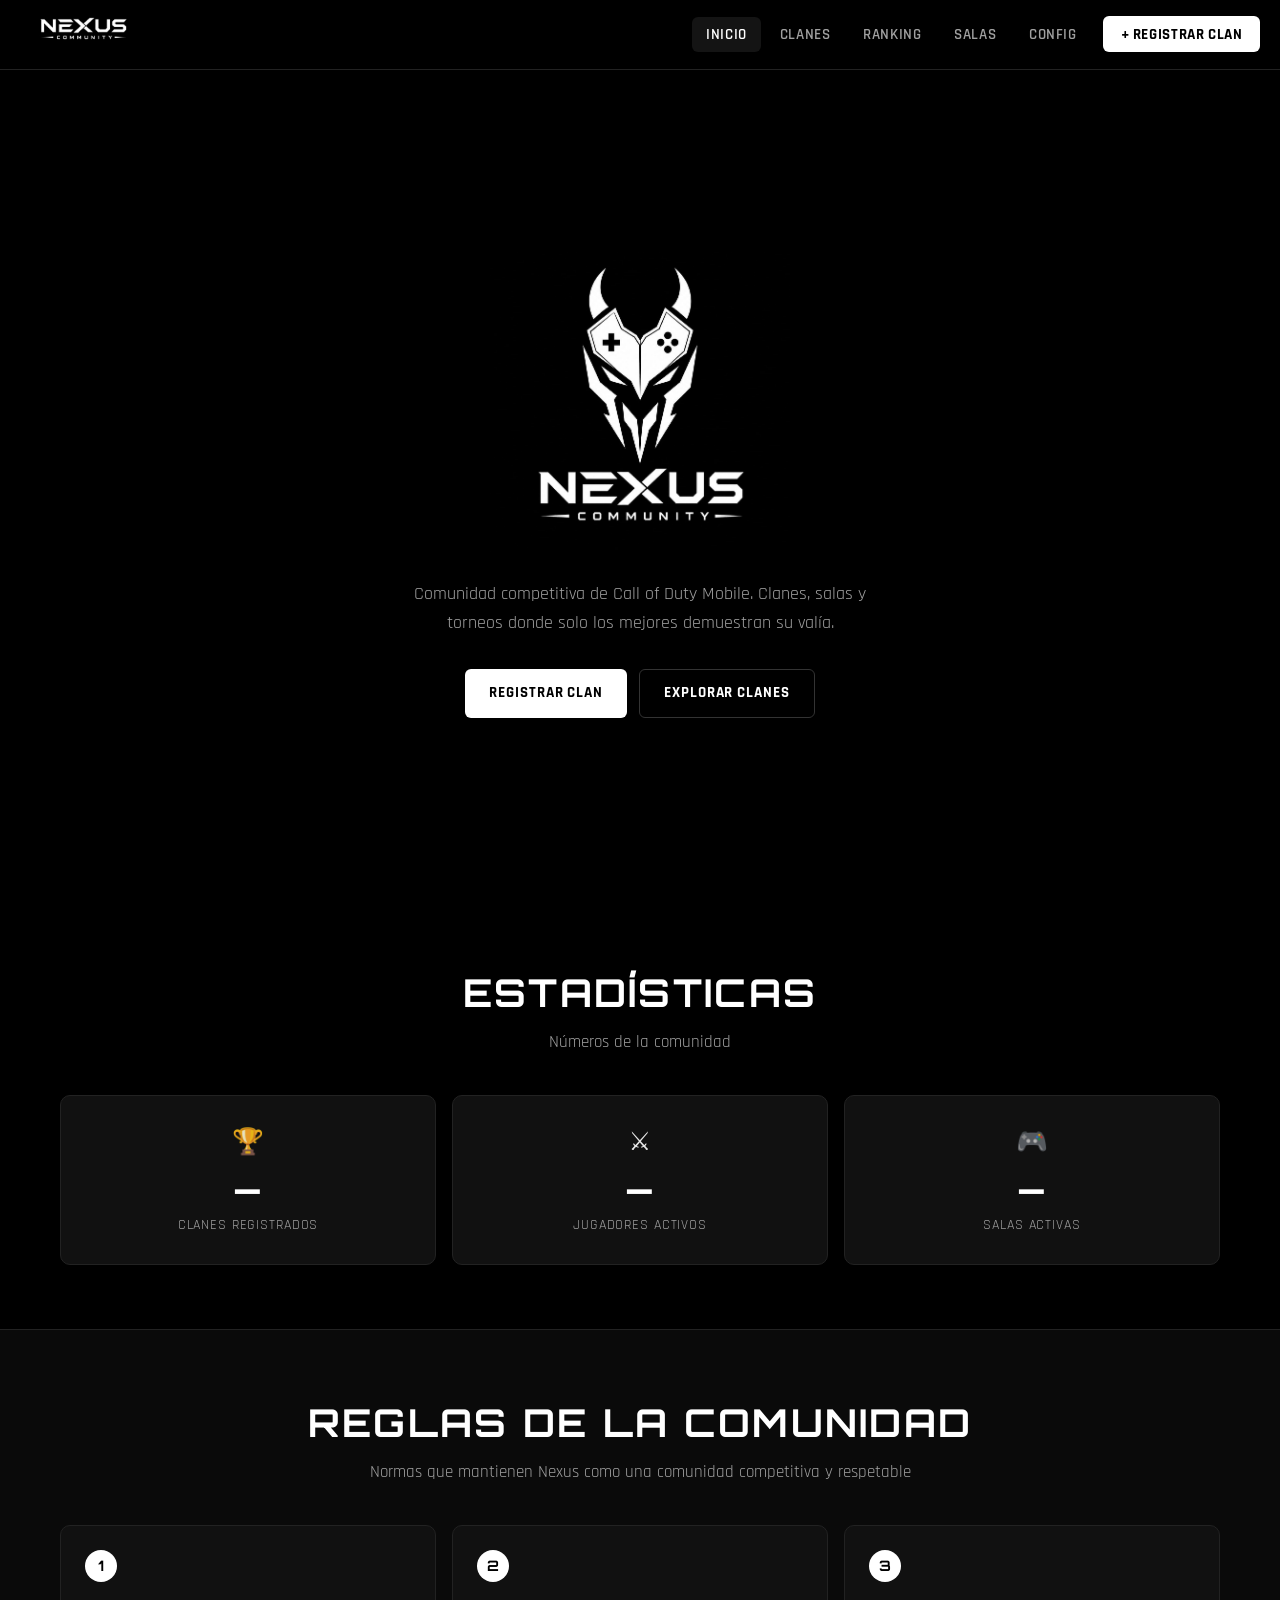
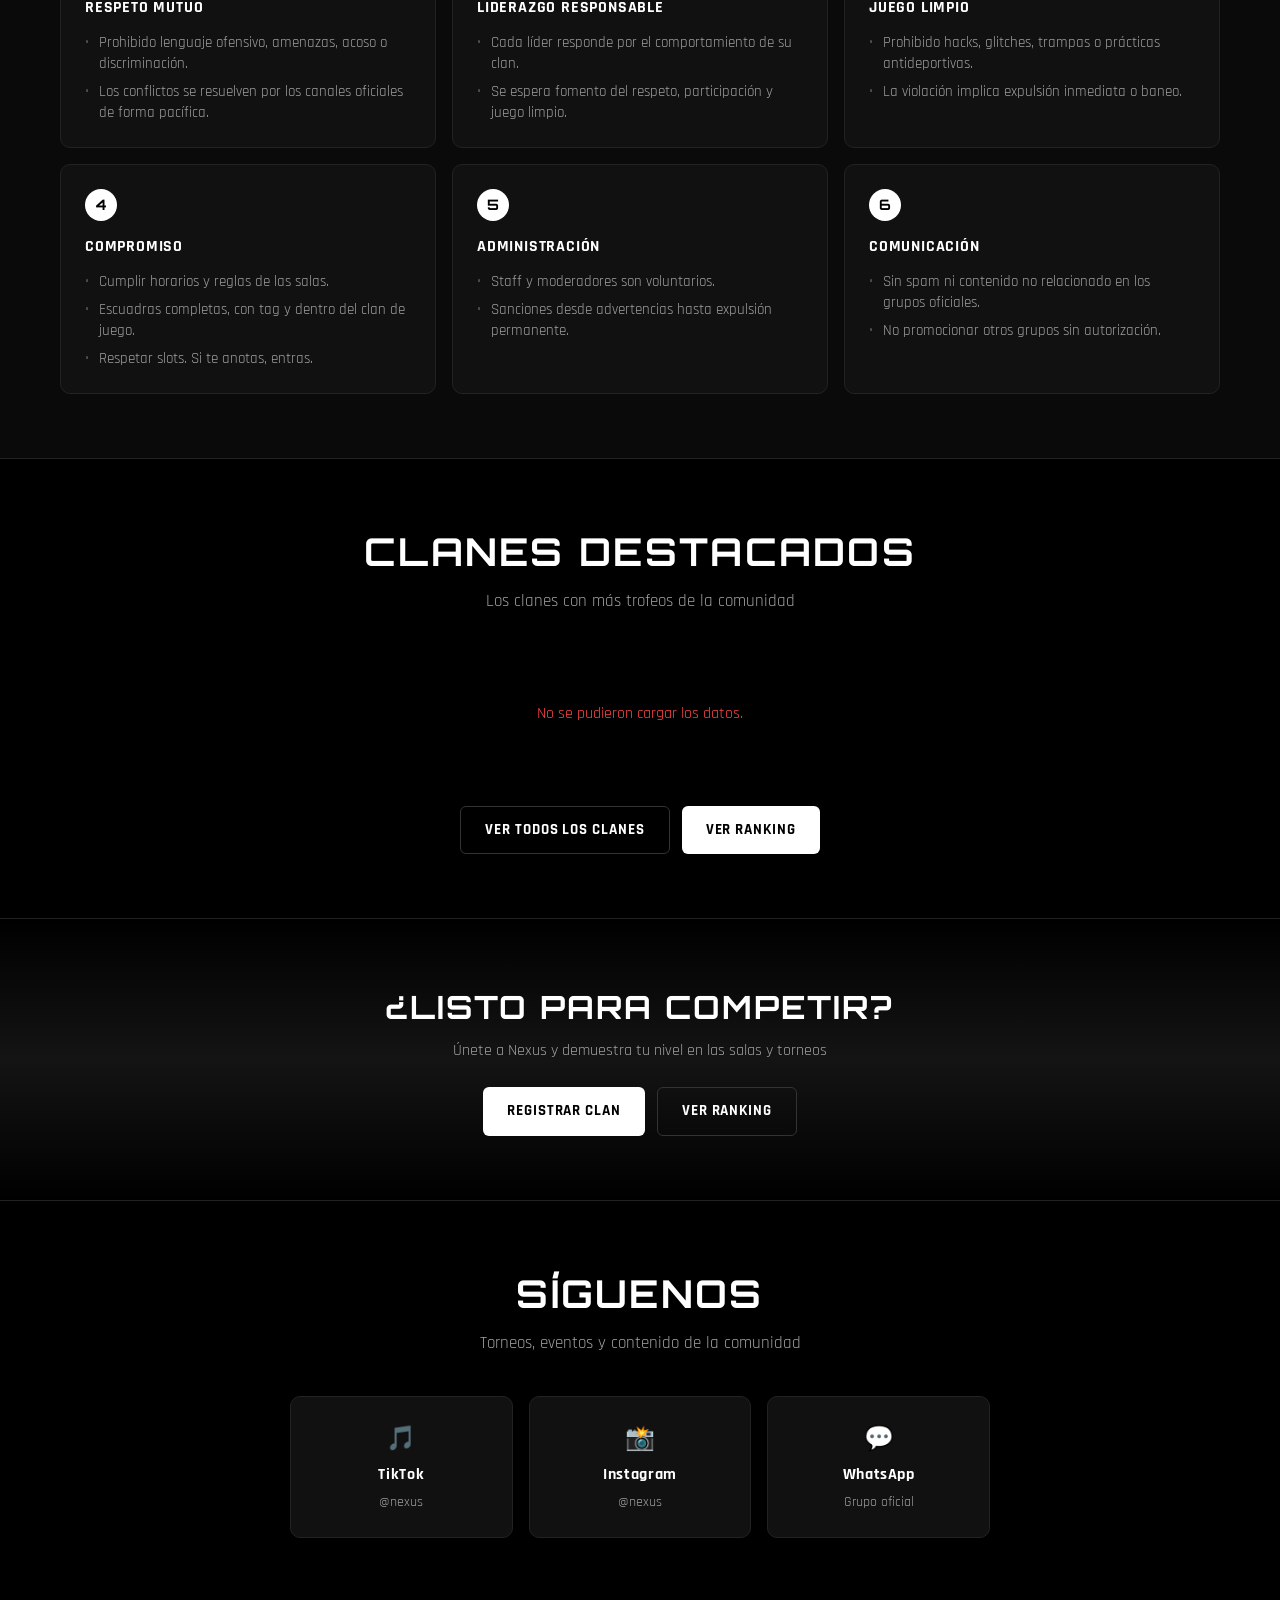
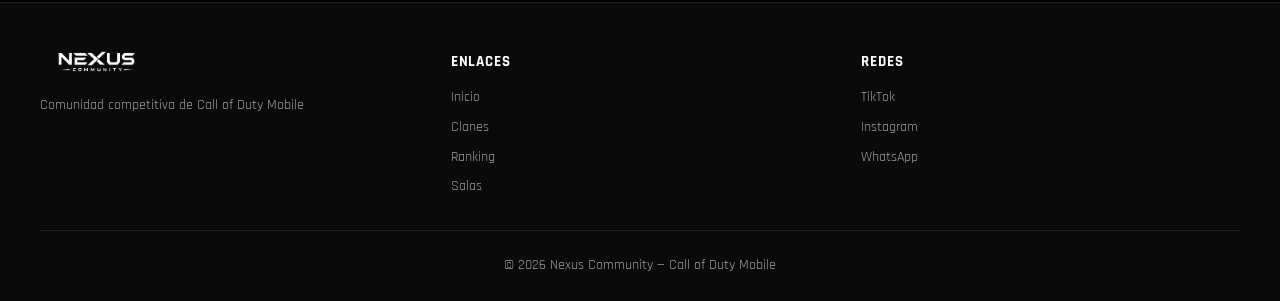
==== index.html @ 72a975ed "Add files via upload" ====
<!DOCTYPE html>
<html lang="es">
<head>
    <meta charset="UTF-8">
    <meta name="viewport" content="width=device-width, initial-scale=1.0">
    <title>Nexus Community — Call of Duty Mobile</title>

    <!-- Open Graph -->
    <meta property="og:title" content="Nexus Community — Call of Duty Mobile" />
    <meta property="og:description" content="Comunidad competitiva de Call of Duty Mobile. Clanes, salas, torneos y ranking." />
    <meta property="og:image" content="logo/logo.png" />
    <meta property="og:type" content="website" />
    <meta property="og:site_name" content="Nexus Community" />

    <!-- Twitter -->
    <meta name="twitter:card" content="summary_large_image" />
    <meta name="twitter:title" content="Nexus Community — CoD Mobile" />
    <meta name="twitter:description" content="Únete a la comunidad. Clanes, salas y torneos." />

    <!-- SEO -->
    <meta name="description" content="Nexus Community — Comunidad competitiva de Call of Duty Mobile. Clanes, salas de juego, torneos y ranking." />
    <meta name="keywords" content="Call of Duty Mobile, comunidad, clanes, salas, torneos, ranking, Nexus" />
    <meta name="author" content="Nexus Community" />

    <link rel="icon" type="image/png" href="logo/logo.png">
    <link rel="stylesheet" href="https://fonts.googleapis.com/css2?family=Orbitron:wght@600;700;900&family=Rajdhani:wght@400;600;700&display=swap">
    <link rel="stylesheet" href="css/styles.css">
</head>
<body>

    <!-- Navbar se inyecta desde js/navbar.js -->
    <div id="navbar"></div>

    <main>
        <!-- HERO -->
        <section class="hero">
            <div class="hero-inner">
                <img src="logo/logo.png" alt="Nexus Community" class="hero-logo" onerror="this.style.display='none'">
                <p class="hero-desc">Comunidad competitiva de Call of Duty Mobile. Clanes, salas y torneos donde solo los mejores demuestran su valía.</p>
                <div class="hero-actions">
                    <a href="https://forms.gle/PLACEHOLDER" target="_blank" rel="noopener" class="btn btn-primary">Registrar Clan</a>
                    <a href="clanes.html" class="btn btn-secondary">Explorar Clanes</a>
                </div>
            </div>
        </section>

        <!-- STATS -->
        <section class="section">
            <div class="container">
                <h2 class="section-title">Estadísticas</h2>
                <p class="section-subtitle">Números de la comunidad</p>
                <div class="stats-grid">
                    <div class="stat-card">
                        <div class="stat-icon">🏆</div>
                        <div class="stat-number" id="statClanes">—</div>
                        <div class="stat-label">Clanes Registrados</div>
                    </div>
                    <div class="stat-card">
                        <div class="stat-icon">⚔️</div>
                        <div class="stat-number" id="statJugadores">—</div>
                        <div class="stat-label">Jugadores Activos</div>
                    </div>
                    <div class="stat-card">
                        <div class="stat-icon">🎮</div>
                        <div class="stat-number" id="statSalas">—</div>
                        <div class="stat-label">Salas Activas</div>
                    </div>
                </div>
            </div>
        </section>

        <!-- REGLAS -->
        <section class="section" style="background: var(--bg-elevated); border-top: 1px solid var(--border); border-bottom: 1px solid var(--border);">
            <div class="container">
                <h2 class="section-title">Reglas de la Comunidad</h2>
                <p class="section-subtitle">Normas que mantienen Nexus como una comunidad competitiva y respetable</p>
                <div class="rules-grid">
                    <div class="rule-card">
                        <div class="rule-num">1</div>
                        <h3>Respeto Mutuo</h3>
                        <ul>
                            <li>Prohibido lenguaje ofensivo, amenazas, acoso o discriminación.</li>
                            <li>Los conflictos se resuelven por los canales oficiales de forma pacífica.</li>
                        </ul>
                    </div>
                    <div class="rule-card">
                        <div class="rule-num">2</div>
                        <h3>Liderazgo Responsable</h3>
                        <ul>
                            <li>Cada líder responde por el comportamiento de su clan.</li>
                            <li>Se espera fomento del respeto, participación y juego limpio.</li>
                        </ul>
                    </div>
                    <div class="rule-card">
                        <div class="rule-num">3</div>
                        <h3>Juego Limpio</h3>
                        <ul>
                            <li>Prohibido hacks, glitches, trampas o prácticas antideportivas.</li>
                            <li>La violación implica expulsión inmediata o baneo.</li>
                        </ul>
                    </div>
                    <div class="rule-card">
                        <div class="rule-num">4</div>
                        <h3>Compromiso</h3>
                        <ul>
                            <li>Cumplir horarios y reglas de las salas.</li>
                            <li>Escuadras completas, con tag y dentro del clan de juego.</li>
                            <li>Respetar slots. Si te anotas, entras.</li>
                        </ul>
                    </div>
                    <div class="rule-card">
                        <div class="rule-num">5</div>
                        <h3>Administración</h3>
                        <ul>
                            <li>Staff y moderadores son voluntarios.</li>
                            <li>Sanciones desde advertencias hasta expulsión permanente.</li>
                        </ul>
                    </div>
                    <div class="rule-card">
                        <div class="rule-num">6</div>
                        <h3>Comunicación</h3>
                        <ul>
                            <li>Sin spam ni contenido no relacionado en los grupos oficiales.</li>
                            <li>No promocionar otros grupos sin autorización.</li>
                        </ul>
                    </div>
                </div>
            </div>
        </section>

        <!-- CLANES DESTACADOS -->
        <section class="section">
            <div class="container">
                <h2 class="section-title">Clanes Destacados</h2>
                <p class="section-subtitle" id="contadorClanes">Los clanes con más trofeos de la comunidad</p>
                <div class="clanes-grid" id="clanesDestacados">
                    <div class="mensaje-cargando">Cargando clanes...</div>
                </div>
                <div class="actions-row">
                    <a href="clanes.html" class="btn btn-secondary">Ver todos los clanes</a>
                    <a href="ranking.html" class="btn btn-primary">Ver ranking</a>
                </div>
            </div>
        </section>

        <!-- CTA -->
        <section class="cta-block">
            <h2>¿Listo para competir?</h2>
            <p>Únete a Nexus y demuestra tu nivel en las salas y torneos</p>
            <div class="hero-actions">
                <a href="https://forms.gle/PLACEHOLDER" target="_blank" rel="noopener" class="btn btn-primary">Registrar Clan</a>
                <a href="ranking.html" class="btn btn-secondary">Ver Ranking</a>
            </div>
        </section>

        <!-- REDES -->
        <section class="section">
            <div class="container">
                <h2 class="section-title">Síguenos</h2>
                <p class="section-subtitle">Torneos, eventos y contenido de la comunidad</p>
                <div class="social-grid">
                    <a href="#" target="_blank" rel="noopener" class="social-card">
                        <div class="social-icon">🎵</div>
                        <div class="social-name">TikTok</div>
                        <div class="social-handle">@nexus</div>
                    </a>
                    <a href="#" target="_blank" rel="noopener" class="social-card">
                        <div class="social-icon">📸</div>
                        <div class="social-name">Instagram</div>
                        <div class="social-handle">@nexus</div>
                    </a>
                    <a href="#" target="_blank" rel="noopener" class="social-card">
                        <div class="social-icon">💬</div>
                        <div class="social-name">WhatsApp</div>
                        <div class="social-handle">Grupo oficial</div>
                    </a>
                </div>
            </div>
        </section>
    </main>

    <!-- FOOTER -->
    <footer class="nx-footer">
        <div class="nx-footer-inner">
            <div class="nx-footer-brand">
                <img src="logo/wordmark-mono.jpg" alt="Nexus Community" class="nx-wordmark" data-nexus-logo="wordmark">
                <p>Comunidad competitiva de Call of Duty Mobile</p>
            </div>
            <div>
                <h3>Enlaces</h3>
                <ul>
                    <li><a href="index.html">Inicio</a></li>
                    <li><a href="clanes.html">Clanes</a></li>
                    <li><a href="ranking.html">Ranking</a></li>
                    <li><a href="salas.html">Salas</a></li>
                </ul>
            </div>
            <div>
                <h3>Redes</h3>
                <ul>
                    <li><a href="#" target="_blank" rel="noopener">TikTok</a></li>
                    <li><a href="#" target="_blank" rel="noopener">Instagram</a></li>
                    <li><a href="#" target="_blank" rel="noopener">WhatsApp</a></li>
                </ul>
            </div>
        </div>
        <div class="nx-footer-bottom">
            <p>© 2026 Nexus Community — Call of Duty Mobile</p>
        </div>
    </footer>

    <script src="js/config-global.js"></script>
    <script src="js/theme.js"></script>
    <script src="js/navbar.js"></script>
    <script src="js/index.js"></script>
</body>
</html>
---- css/styles.css ----
/* =====================================================
   NEXUS COMMUNITY — Estilos base
   Colores: Negro + Blanco (según logo)
   ===================================================== */

:root {
    --bg:            #000000;
    --bg-elevated:   #0a0a0a;
    --bg-card:       #111111;
    --bg-card-hover: #161616;
    --border:        #222222;
    --border-light:  #333333;
    --text:          #ffffff;
    --text-muted:    #a0a0a0;
    --text-dim:      #666666;
    --accent:        #ffffff;
    --accent-soft:   rgba(255, 255, 255, 0.08);
    --accent-glow:   rgba(255, 255, 255, 0.15);
    --danger:        #ff4444;
    --success:       #44ff88;
    --gold:          #ffd700;
    --silver:        #c0c0c0;
    --bronze:        #cd7f32;

    --font-display:  'Orbitron', 'Bebas Neue', system-ui, sans-serif;
    --font-body:     'Rajdhani', system-ui, sans-serif;
    --font-ui:       'Rajdhani', system-ui, sans-serif;

    --nav-height:    70px;
    --radius:        10px;
    --radius-sm:     6px;
    --shadow:        0 8px 32px rgba(0, 0, 0, 0.5);
    --transition:    0.2s ease;
}

/* Reset */
*, *::before, *::after {
    box-sizing: border-box;
    margin: 0;
    padding: 0;
}

html {
    scroll-behavior: smooth;
}

body {
    font-family: var(--font-body);
    background: var(--bg);
    color: var(--text);
    line-height: 1.5;
    min-height: 100vh;
    overflow-x: hidden;
    -webkit-font-smoothing: antialiased;
}

img {
    max-width: 100%;
    display: block;
}

a {
    color: inherit;
    text-decoration: none;
}

ul {
    list-style: none;
}

button {
    font-family: inherit;
    cursor: pointer;
    border: none;
    background: none;
}

/* =====================================================
   NAVBAR (compartido)
   ===================================================== */

.nx-nav {
    position: fixed;
    top: 0;
    left: 0;
    right: 0;
    height: var(--nav-height);
    background: rgba(0, 0, 0, 0.92);
    backdrop-filter: blur(12px);
    border-bottom: 1px solid var(--border);
    z-index: 1000;
}

.nx-nav-inner {
    max-width: 1280px;
    margin: 0 auto;
    height: 100%;
    padding: 0 1.25rem;
    display: flex;
    align-items: center;
    justify-content: space-between;
    gap: 1.5rem;
}

.nx-logo {
    display: flex;
    align-items: center;
    gap: 0.75rem;
    font-family: var(--font-display);
    font-weight: 700;
    font-size: 1.15rem;
    letter-spacing: 0.08em;
    text-transform: uppercase;
    color: var(--text);
    flex-shrink: 0;
}

.nx-logo img {
    width: 42px;
    height: 42px;
    object-fit: contain;
}

.nx-nav-links {
    display: flex;
    align-items: center;
    gap: 0.25rem;
}

.nx-nav-links a {
    padding: 0.5rem 0.9rem;
    font-family: var(--font-ui);
    font-weight: 600;
    font-size: 0.95rem;
    letter-spacing: 0.04em;
    text-transform: uppercase;
    color: var(--text-muted);
    border-radius: var(--radius-sm);
    transition: color var(--transition), background var(--transition);
}

.nx-nav-links a:hover,
.nx-nav-links a.active {
    color: var(--text);
    background: var(--accent-soft);
}

.nx-nav-links .nx-cta {
    margin-left: 0.5rem;
    padding: 0.55rem 1.1rem;
    background: var(--text);
    color: var(--bg) !important;
    font-weight: 700;
    border-radius: var(--radius-sm);
}

.nx-nav-links .nx-cta:hover {
    background: #e8e8e8;
    color: var(--bg) !important;
}

/* Hamburger */
.nx-nav-backdrop {
    display: none;
}

.nx-hamburger {
    display: none;
    flex-direction: column;
    justify-content: center;
    gap: 5px;
    width: 40px;
    height: 40px;
    padding: 8px;
    border-radius: var(--radius-sm);
}

.nx-hamburger span {
    display: block;
    height: 2px;
    background: var(--text);
    border-radius: 1px;
    transition: transform 0.25s ease, opacity 0.25s ease;
}

.nx-hamburger.active span:nth-child(1) {
    transform: translateY(7px) rotate(45deg);
}
.nx-hamburger.active span:nth-child(2) {
    opacity: 0;
}
.nx-hamburger.active span:nth-child(3) {
    transform: translateY(-7px) rotate(-45deg);
}

/* Mobile nav */
@media (max-width: 860px) {
    .nx-hamburger {
        display: flex;
    }

    .nx-nav-links {
        position: fixed;
        top: calc(var(--nav-height) + 0.6rem);
        left: 0.75rem;
        right: 0.75rem;
        background: var(--bg-elevated);
        border: 1px solid var(--border);
        border-radius: var(--radius);
        box-shadow: var(--shadow);
        flex-direction: column;
        align-items: stretch;
        padding: 0.5rem;
        gap: 0.15rem;
        transform: translateY(-12px);
        opacity: 0;
        pointer-events: none;
        transition: transform 0.25s ease, opacity 0.25s ease;
    }

    .nx-nav-links.active {
        transform: translateY(0);
        opacity: 1;
        pointer-events: auto;
    }

    .nx-nav-links a {
        display: block;
        width: 100%;
        padding: 0.9rem 1rem;
        font-size: 1rem;
    }

    .nx-nav-links .nx-cta {
        margin: 0.4rem 0 0;
        padding: 0.9rem 1rem;
        text-align: center;
        border-top: 1px solid var(--border);
        border-radius: var(--radius-sm);
    }

    .nx-nav-backdrop {
        display: block;
        position: fixed;
        inset: var(--nav-height) 0 0 0;
        background: rgba(0, 0, 0, 0.5);
        z-index: 900;
        opacity: 0;
        pointer-events: none;
        transition: opacity 0.25s ease;
    }

    .nx-nav-backdrop.active {
        opacity: 1;
        pointer-events: auto;
    }
}

/* =====================================================
   LAYOUT
   ===================================================== */

main {
    padding-top: var(--nav-height);
    min-height: 100vh;
}

.container {
    max-width: 1200px;
    margin: 0 auto;
    padding: 0 1.25rem;
}

.section {
    padding: 4rem 0;
}

.section-title {
    font-family: var(--font-display);
    font-size: clamp(1.6rem, 4vw, 2.4rem);
    font-weight: 700;
    letter-spacing: 0.06em;
    text-transform: uppercase;
    text-align: center;
    margin-bottom: 0.5rem;
}

.section-subtitle {
    text-align: center;
    color: var(--text-muted);
    font-size: 1.05rem;
    margin-bottom: 2.5rem;
    max-width: 560px;
    margin-left: auto;
    margin-right: auto;
}

/* =====================================================
   HERO
   ===================================================== */

.hero {
    position: relative;
    min-height: calc(100vh - var(--nav-height));
    display: flex;
    align-items: center;
    justify-content: center;
    text-align: center;
    padding: 3rem 1.25rem;
    overflow: hidden;
}

.hero-inner {
    position: relative;
    z-index: 1;
    max-width: 720px;
}

.hero-logo {
    width: min(300px, 72vw);
    height: auto;
    margin: 0 auto 1.75rem;
    object-fit: contain;
    object-position: center;
    background: transparent !important;
    border: none !important;
    box-shadow: none !important;
    border-radius: 0 !important;
    filter: none;
    mix-blend-mode: normal;
    display: block;
    overflow: visible;
}

/* Negro: logo blanco — el negro del PNG se funde con el fondo */
html[data-theme="mono"] .hero-logo,
html[data-theme="mono"] .logo-blend {
    mix-blend-mode: screen;
}

/* Blanco: logo negro transparente (sin cuadro blanco) */
html[data-theme="light"] .hero-logo {
    mix-blend-mode: multiply;
    filter: none;
}

/* Azul: el negro del PNG se funde con el fondo azul oscuro */
html[data-theme="azure"] .hero-logo {
    mix-blend-mode: normal;
    filter: none;
    border-radius: 0 !important;
}

html[data-theme="azure"] .nx-logo img {
    mix-blend-mode: normal;
}

html[data-theme="light"] .nx-logo img {
    mix-blend-mode: multiply;
}

html[data-theme="mono"] .nx-logo img {
    mix-blend-mode: screen;
}

.hero-desc {
    font-size: 1.1rem;
    color: var(--text-muted);
    max-width: 480px;
    margin: 0 auto 2rem;
    line-height: 1.6;
}

.hero-actions {
    display: flex;
    flex-wrap: wrap;
    gap: 0.75rem;
    justify-content: center;
}

/* =====================================================
   BUTTONS
   ===================================================== */

.btn {
    display: inline-flex;
    align-items: center;
    justify-content: center;
    gap: 0.4rem;
    padding: 0.75rem 1.5rem;
    font-family: var(--font-ui);
    font-weight: 700;
    font-size: 0.95rem;
    letter-spacing: 0.06em;
    text-transform: uppercase;
    border-radius: var(--radius-sm);
    transition: background var(--transition), color var(--transition), border-color var(--transition), transform var(--transition);
}

.btn:active {
    transform: scale(0.98);
}

.btn-primary {
    background: var(--text);
    color: var(--bg);
}

.btn-primary:hover {
    background: #e0e0e0;
}

.btn-secondary {
    background: transparent;
    color: var(--text);
    border: 1px solid var(--border-light);
}

.btn-secondary:hover {
    border-color: var(--text);
    background: var(--accent-soft);
}

/* =====================================================
   STATS
   ===================================================== */

.stats-grid {
    display: grid;
    grid-template-columns: repeat(3, 1fr);
    gap: 1rem;
}

@media (max-width: 640px) {
    .stats-grid {
        grid-template-columns: 1fr;
    }
}

.stat-card {
    background: var(--bg-card);
    border: 1px solid var(--border);
    border-radius: var(--radius);
    padding: 1.75rem 1.25rem;
    text-align: center;
    transition: border-color var(--transition), background var(--transition);
}

.stat-card:hover {
    border-color: var(--border-light);
    background: var(--bg-card-hover);
}

.stat-icon {
    font-size: 1.6rem;
    margin-bottom: 0.5rem;
    opacity: 0.9;
}

.stat-number {
    font-family: var(--font-display);
    font-size: 2.2rem;
    font-weight: 700;
    letter-spacing: 0.04em;
    line-height: 1.1;
}

.stat-label {
    margin-top: 0.35rem;
    font-size: 0.9rem;
    color: var(--text-muted);
    text-transform: uppercase;
    letter-spacing: 0.06em;
}

/* =====================================================
   REGLAS / CARDS
   ===================================================== */

.rules-grid {
    display: grid;
    grid-template-columns: repeat(auto-fill, minmax(280px, 1fr));
    gap: 1rem;
}

.rule-card {
    background: var(--bg-card);
    border: 1px solid var(--border);
    border-radius: var(--radius);
    padding: 1.5rem;
    transition: border-color var(--transition);
}

.rule-card:hover {
    border-color: var(--border-light);
}

.rule-num {
    display: inline-flex;
    align-items: center;
    justify-content: center;
    width: 32px;
    height: 32px;
    background: var(--text);
    color: var(--bg);
    font-family: var(--font-display);
    font-weight: 700;
    font-size: 0.9rem;
    border-radius: 50%;
    margin-bottom: 0.85rem;
}

.rule-card h3 {
    font-family: var(--font-ui);
    font-size: 1rem;
    font-weight: 700;
    letter-spacing: 0.05em;
    text-transform: uppercase;
    margin-bottom: 0.75rem;
}

.rule-card ul {
    display: flex;
    flex-direction: column;
    gap: 0.4rem;
}

.rule-card li {
    position: relative;
    padding-left: 0.9rem;
    font-size: 0.92rem;
    color: var(--text-muted);
    line-height: 1.45;
}

.rule-card li::before {
    content: '•';
    position: absolute;
    left: 0;
    color: var(--text-dim);
}

/* =====================================================
   CLANES DESTACADOS
   ===================================================== */

.clanes-grid {
    display: grid;
    grid-template-columns: repeat(auto-fill, minmax(260px, 1fr));
    gap: 1.25rem;
}

.clan-card {
    position: relative;
    background: var(--bg-card);
    border: 1px solid var(--border);
    border-radius: var(--radius);
    padding: 1.5rem 1.25rem;
    text-align: center;
    transition: border-color var(--transition), transform var(--transition);
}

.clan-card:hover {
    border-color: var(--border-light);
    transform: translateY(-2px);
}

.clan-card.leader {
    border-color: rgba(255, 215, 0, 0.35);
    box-shadow: 0 0 24px rgba(255, 215, 0, 0.08);
}

.clan-rank {
    position: absolute;
    top: 12px;
    left: 12px;
    font-family: var(--font-display);
    font-size: 0.8rem;
    font-weight: 700;
    padding: 0.2rem 0.5rem;
    border-radius: 4px;
    background: var(--bg);
    border: 1px solid var(--border);
}

.clan-rank.gold   { color: var(--gold); border-color: rgba(255,215,0,0.4); }
.clan-rank.silver { color: var(--silver); }
.clan-rank.bronze { color: var(--bronze); }

.clan-logo {
    width: 72px;
    height: 72px;
    margin: 0.5rem auto 0.85rem;
    border-radius: 12px;
    object-fit: cover;
    border: 1px solid var(--border);
    background: var(--bg);
}

.clan-name {
    font-family: var(--font-ui);
    font-weight: 700;
    font-size: 1.1rem;
    letter-spacing: 0.03em;
    margin-bottom: 0.15rem;
}

.clan-tag {
    font-size: 0.85rem;
    color: var(--text-muted);
    margin-bottom: 1rem;
}

.clan-stats {
    display: flex;
    justify-content: center;
    gap: 1rem;
    flex-wrap: wrap;
    font-size: 0.85rem;
}

.clan-stat-value {
    font-weight: 700;
}

.clan-stat-label {
    color: var(--text-dim);
    font-size: 0.75rem;
    text-transform: uppercase;
    letter-spacing: 0.04em;
}

.mensaje-cargando,
.error-message {
    text-align: center;
    padding: 3rem 1rem;
    color: var(--text-muted);
    grid-column: 1 / -1;
}

.error-message {
    color: var(--danger);
}

/* =====================================================
   CTA / SOCIAL / FOOTER
   ===================================================== */

.cta-block {
    text-align: center;
    padding: 4rem 1.25rem;
    background: linear-gradient(180deg, transparent, var(--accent-soft) 50%, transparent);
    border-top: 1px solid var(--border);
    border-bottom: 1px solid var(--border);
}

.cta-block h2 {
    font-family: var(--font-display);
    font-size: clamp(1.5rem, 4vw, 2rem);
    letter-spacing: 0.06em;
    text-transform: uppercase;
    margin-bottom: 0.5rem;
}

.cta-block p {
    color: var(--text-muted);
    margin-bottom: 1.5rem;
}

.social-grid {
    display: grid;
    grid-template-columns: repeat(auto-fit, minmax(180px, 1fr));
    gap: 1rem;
    max-width: 700px;
    margin: 0 auto;
}

.social-card {
    display: flex;
    flex-direction: column;
    align-items: center;
    gap: 0.35rem;
    padding: 1.5rem 1rem;
    background: var(--bg-card);
    border: 1px solid var(--border);
    border-radius: var(--radius);
    transition: border-color var(--transition), background var(--transition);
}

.social-card:hover {
    border-color: var(--border-light);
    background: var(--bg-card-hover);
}

.social-icon {
    font-size: 1.5rem;
}

.social-name {
    font-weight: 700;
    letter-spacing: 0.04em;
}

.social-handle {
    font-size: 0.85rem;
    color: var(--text-muted);
}

/* Footer */
.nx-footer {
    border-top: 1px solid var(--border);
    padding: 3rem 1.25rem 1.5rem;
    background: var(--bg-elevated);
}

.nx-footer-inner {
    max-width: 1200px;
    margin: 0 auto;
    display: grid;
    grid-template-columns: repeat(auto-fit, minmax(200px, 1fr));
    gap: 2rem;
    margin-bottom: 2rem;
}

.nx-footer h3 {
    font-family: var(--font-ui);
    font-size: 0.95rem;
    font-weight: 700;
    letter-spacing: 0.06em;
    text-transform: uppercase;
    margin-bottom: 0.75rem;
}

.nx-footer-brand {
    display: flex;
    flex-direction: column;
    align-items: flex-start;
}

.nx-footer-brand img.nx-wordmark {
    display: block;
    height: 32px;
    width: auto;
    margin-bottom: 0.75rem;
}

.nx-footer p,
.nx-footer a {
    font-size: 0.9rem;
    color: var(--text-muted);
}

.nx-footer a:hover {
    color: var(--text);
}

.nx-footer ul {
    display: flex;
    flex-direction: column;
    gap: 0.35rem;
}

.nx-footer-bottom {
    max-width: 1200px;
    margin: 0 auto;
    padding-top: 1.5rem;
    border-top: 1px solid var(--border);
    text-align: center;
    font-size: 0.85rem;
    color: var(--text-dim);
}

/* =====================================================
   UTILITIES
   ===================================================== */

.actions-row {
    display: flex;
    flex-wrap: wrap;
    gap: 0.75rem;
    justify-content: center;
    margin-top: 2rem;
}

.text-muted {
    color: var(--text-muted);
}

/* Scrollbar */
::-webkit-scrollbar {
    width: 8px;
}
::-webkit-scrollbar-track {
    background: var(--bg);
}
::-webkit-scrollbar-thumb {
    background: var(--border-light);
    border-radius: 4px;
}
::-webkit-scrollbar-thumb:hover {
    background: #444;
}

/* =====================================================
   PAGE HERO (clanes, ranking, etc.)
   ===================================================== */

.page-hero {
    padding: 3rem 0 1.5rem;
    text-align: center;
    border-bottom: 1px solid var(--border);
}

/* =====================================================
   CLANES — búsqueda, filtros y lista
   ===================================================== */

.search-panel {
    max-width: 720px;
    margin: 0 auto 2rem;
}

.search-bar {
    display: flex;
    align-items: center;
    gap: 0.75rem;
    background: var(--bg-card);
    border: 1px solid var(--border);
    border-radius: var(--radius);
    padding: 0.75rem 1rem;
    margin-bottom: 1rem;
}

.search-bar .search-icon {
    opacity: 0.6;
    font-size: 1rem;
}

.search-bar input {
    flex: 1;
    background: transparent;
    border: none;
    outline: none;
    color: var(--text);
    font-family: var(--font-body);
    font-size: 1rem;
}

.search-bar input::placeholder {
    color: var(--text-dim);
}

.filtros {
    display: flex;
    flex-wrap: wrap;
    gap: 0.5rem;
    justify-content: center;
    margin-bottom: 0.75rem;
}

.filtro-btn {
    padding: 0.45rem 0.9rem;
    font-family: var(--font-ui);
    font-weight: 600;
    font-size: 0.85rem;
    letter-spacing: 0.04em;
    text-transform: uppercase;
    color: var(--text-muted);
    background: var(--bg-card);
    border: 1px solid var(--border);
    border-radius: var(--radius-sm);
    transition: color var(--transition), border-color var(--transition), background var(--transition);
}

.filtro-btn:hover {
    color: var(--text);
    border-color: var(--border-light);
}

.filtro-btn.active {
    color: var(--bg);
    background: var(--text);
    border-color: var(--text);
}

.search-result {
    text-align: center;
    font-size: 0.9rem;
    color: var(--text-muted);
    min-height: 1.4em;
}

/* Lista de clanes */
.clanes-list {
    display: flex;
    flex-direction: column;
    gap: 0.75rem;
}

.clan-row {
    display: flex;
    align-items: center;
    justify-content: space-between;
    gap: 1rem;
    padding: 1rem 1.25rem;
    background: var(--bg-card);
    border: 1px solid var(--border);
    border-radius: var(--radius);
    transition: border-color var(--transition), background var(--transition);
}

.clan-row:hover {
    border-color: var(--border-light);
    background: var(--bg-card-hover);
}

.clan-row-main {
    display: flex;
    align-items: center;
    gap: 1rem;
    min-width: 0;
    flex: 1;
}

.clan-row-rank {
    font-family: var(--font-display);
    font-size: 0.85rem;
    font-weight: 700;
    color: var(--text-dim);
    min-width: 2.2rem;
}

.clan-row-logo {
    width: 48px;
    height: 48px;
    border-radius: 8px;
    object-fit: cover;
    border: 1px solid var(--border);
    background: var(--bg);
    flex-shrink: 0;
}

.clan-row-info {
    min-width: 0;
}

.clan-row-name {
    font-family: var(--font-ui);
    font-weight: 700;
    font-size: 1.05rem;
    letter-spacing: 0.02em;
    white-space: nowrap;
    overflow: hidden;
    text-overflow: ellipsis;
}

.clan-row-meta {
    font-size: 0.85rem;
    color: var(--text-muted);
    white-space: nowrap;
    overflow: hidden;
    text-overflow: ellipsis;
}

.clan-row-medals {
    display: flex;
    gap: 0.75rem;
    flex-shrink: 0;
    font-size: 0.9rem;
    font-weight: 600;
}

.clan-row-medals .medal {
    white-space: nowrap;
}

@media (max-width: 560px) {
    .clan-row {
        flex-direction: column;
        align-items: flex-start;
    }
    .clan-row-medals {
        padding-left: calc(2.2rem + 48px + 1rem);
    }
}

/* =====================================================
   RANKING
   ===================================================== */

.ranking-filtros {
    margin-bottom: 1.5rem;
}

.ranking-list {
    display: flex;
    flex-direction: column;
    gap: 0.65rem;
}

.rank-row {
    display: flex;
    align-items: center;
    gap: 1rem;
    padding: 0.9rem 1.15rem;
    background: var(--bg-card);
    border: 1px solid var(--border);
    border-radius: var(--radius);
    transition: border-color var(--transition), background var(--transition);
}

.rank-row:hover {
    border-color: var(--border-light);
    background: var(--bg-card-hover);
}

.rank-row.top-1 {
    border-color: rgba(255, 215, 0, 0.35);
}
.rank-row.top-2 {
    border-color: rgba(192, 192, 192, 0.3);
}
.rank-row.top-3 {
    border-color: rgba(205, 127, 50, 0.3);
}

.rank-pos {
    font-family: var(--font-display);
    font-size: 1rem;
    font-weight: 700;
    min-width: 2.4rem;
    text-align: center;
    color: var(--text-muted);
}

.rank-logo {
    width: 44px;
    height: 44px;
    border-radius: 8px;
    object-fit: cover;
    border: 1px solid var(--border);
    background: var(--bg);
    flex-shrink: 0;
}

.rank-info {
    flex: 1;
    min-width: 0;
}

.rank-name {
    font-family: var(--font-ui);
    font-weight: 700;
    font-size: 1.05rem;
    white-space: nowrap;
    overflow: hidden;
    text-overflow: ellipsis;
}

.rank-meta {
    font-size: 0.82rem;
    color: var(--text-muted);
    white-space: nowrap;
    overflow: hidden;
    text-overflow: ellipsis;
}

.rank-medals {
    display: flex;
    gap: 0.65rem;
    font-size: 0.88rem;
    font-weight: 600;
    flex-shrink: 0;
}

.rank-score {
    text-align: right;
    flex-shrink: 0;
    min-width: 4.5rem;
}

.rank-score-num {
    font-family: var(--font-display);
    font-size: 1.15rem;
    font-weight: 700;
}

.rank-score-label {
    font-size: 0.7rem;
    text-transform: uppercase;
    letter-spacing: 0.05em;
    color: var(--text-dim);
}

@media (max-width: 640px) {
    .rank-row {
        flex-wrap: wrap;
    }
    .rank-medals {
        width: 100%;
        padding-left: calc(2.4rem + 44px + 1rem);
        order: 5;
    }
}

.ranking-filtros .filtro-btn.active {
    background: var(--sala-color, var(--text));
    border-color: var(--sala-color, var(--text));
    color: #fff;
}

.ranking-filtros .filtro-btn[data-sala="dynasty"].active { --sala-color: #E61C8A; }
.ranking-filtros .filtro-btn[data-sala="limited"].active { --sala-color: #183A15; }
.ranking-filtros .filtro-btn[data-sala="vixen"].active { --sala-color: #A60201; }
.ranking-filtros .filtro-btn[data-sala="empire"].active { --sala-color: #6A20A6; }

.rank-row.top-1 {
    border-color: color-mix(in srgb, var(--sala-accent, #ffd700) 50%, transparent);
}

/* =====================================================
   SALAS — room cards
   ===================================================== */

.rooms-grid {
    display: grid;
    grid-template-columns: repeat(auto-fill, minmax(260px, 1fr));
    gap: 1.25rem;
}

.room-card {
    background: var(--bg-card);
    border: 1px solid var(--border);
    border-radius: var(--radius);
    padding: 1.5rem 1.25rem;
    text-align: center;
    display: flex;
    flex-direction: column;
    align-items: center;
    gap: 0.65rem;
    transition: border-color var(--transition), transform var(--transition);
    border-top: 3px solid var(--room-color, var(--text));
}

.room-card:hover {
    border-color: var(--room-color, var(--border-light));
    transform: translateY(-2px);
}

.room-logo {
    width: min(180px, 70%);
    height: auto;
    aspect-ratio: 1;
    border-radius: 0;
    overflow: visible;
    border: none;
    background: transparent;
    display: flex;
    align-items: center;
    justify-content: center;
}

.room-logo .logo-img {
    width: 100%;
    height: 100%;
    object-fit: contain;
    mix-blend-mode: screen;
    filter: none;
    background: transparent;
    box-shadow: none;
}

.room-logo-fallback {
    font-family: var(--font-display);
    font-size: 2rem;
    font-weight: 900;
    color: var(--room-color, #fff);
}

.room-timer-section {
    width: 100%;
}

.room-time {
    font-family: var(--font-ui);
    font-weight: 700;
    font-size: 1rem;
    letter-spacing: 0.04em;
}

.room-time.status-normal { color: #44ff88; }
.room-time.status-warning { color: #ffd700; }
.room-time.status-active { color: #ff4444; }

.room-countdown {
    font-size: 0.85rem;
    color: var(--text-muted);
    margin-top: 0.25rem;
}

.room-name {
    display: none; /* el nombre ya va en el logo de cada room */
}

.room-divider {
    width: 40%;
    height: 1px;
    background: var(--border-light);
    margin: 0.25rem 0;
}

.host-info {
    display: flex;
    align-items: center;
    gap: 0.5rem;
    font-size: 0.9rem;
}

.host-label {
    color: var(--text-dim);
    font-size: 0.75rem;
    text-transform: uppercase;
    letter-spacing: 0.04em;
}

.host-name {
    font-weight: 600;
}

.btn-ingresar {
    display: inline-flex;
    align-items: center;
    justify-content: center;
    margin-top: 0.5rem;
    width: 100%;
    padding: 0.7rem 1rem;
    font-family: var(--font-ui);
    font-weight: 700;
    font-size: 0.9rem;
    letter-spacing: 0.05em;
    text-transform: uppercase;
    color: #fff;
    background: var(--room-color, #fff);
    border-radius: var(--radius-sm);
    transition: filter var(--transition), transform var(--transition);
}

.btn-ingresar:hover {
    filter: brightness(1.1);
    transform: scale(1.02);
}

.room-card[style*="#183A15"] .btn-ingresar {
    color: #fff;
}

/* =====================================================
   TEMAS: mono (negro) | light (blanco) | azure (azul/dorado)
   ===================================================== */

html[data-theme="mono"] {
    --bg: #000000;
    --bg-elevated: #0a0a0a;
    --bg-card: #111111;
    --bg-card-hover: #161616;
    --border: #222222;
    --border-light: #333333;
    --text: #ffffff;
    --text-muted: #a0a0a0;
    --text-dim: #666666;
    --accent: #ffffff;
    --accent-soft: rgba(255, 255, 255, 0.08);
}

html[data-theme="light"] {
    --bg: #f5f5f5;
    --bg-elevated: #ffffff;
    --bg-card: #ffffff;
    --bg-card-hover: #f0f0f0;
    --border: #e0e0e0;
    --border-light: #cccccc;
    --text: #0a0a0a;
    --text-muted: #555555;
    --text-dim: #888888;
    --accent: #111111;
    --accent-soft: rgba(0, 0, 0, 0.06);
    --accent-glow: rgba(0, 0, 0, 0.08);
}

html[data-theme="light"] .nx-nav {
    background: rgba(255, 255, 255, 0.95);
}

html[data-theme="light"] .btn-primary {
    background: #111;
    color: #fff;
}

html[data-theme="light"] .btn-primary:hover {
    background: #333;
}

html[data-theme="light"] .nx-nav-links .nx-cta {
    background: #111;
    color: #fff !important;
}

html[data-theme="light"] .filtro-btn.active {
    background: #111;
    border-color: #111;
    color: #fff;
}

html[data-theme="azure"] {
    --bg: #050814;
    --bg-elevated: #0a1020;
    --bg-card: #0d1528;
    --bg-card-hover: #121c33;
    --border: #1a2744;
    --border-light: #2a3d66;
    --text: #f0f4ff;
    --text-muted: #8b9bb8;
    --text-dim: #5a6a88;
    --accent: #3b82f6;
    --accent-soft: rgba(59, 130, 246, 0.12);
    --accent-glow: rgba(212, 175, 55, 0.2);
    --gold: #d4af37;
}

html[data-theme="azure"] .btn-primary {
    background: linear-gradient(135deg, #3b82f6, #1d4ed8);
    color: #fff;
}

html[data-theme="azure"] .btn-primary:hover {
    filter: brightness(1.08);
    background: linear-gradient(135deg, #60a5fa, #2563eb);
}

html[data-theme="azure"] .nx-nav-links .nx-cta {
    background: linear-gradient(135deg, #d4af37, #b8860b);
    color: #0a0a0a !important;
}

html[data-theme="azure"] .nx-nav-links .nx-cta:hover {
    background: linear-gradient(135deg, #f0d060, #d4af37);
    color: #0a0a0a !important;
}

html[data-theme="azure"] .filtro-btn.active {
    background: var(--accent);
    border-color: var(--accent);
    color: #fff;
}

/* =====================================================
   SETTINGS
   ===================================================== */

.settings-layout {
    display: grid;
    grid-template-columns: 220px 1fr;
    gap: 1.5rem;
    align-items: start;
}

@media (max-width: 720px) {
    .settings-layout {
        grid-template-columns: 1fr;
    }
}

.settings-menu {
    background: var(--bg-card);
    border: 1px solid var(--border);
    border-radius: var(--radius);
    padding: 1.25rem;
}

.settings-menu h3 {
    font-family: var(--font-ui);
    font-size: 0.9rem;
    letter-spacing: 0.06em;
    text-transform: uppercase;
    margin-bottom: 0.75rem;
    color: var(--text-muted);
}

.settings-menu-list {
    display: flex;
    flex-direction: column;
    gap: 0.25rem;
}

.settings-menu-list a {
    display: block;
    padding: 0.6rem 0.75rem;
    border-radius: var(--radius-sm);
    color: var(--text-muted);
    font-weight: 600;
    transition: background var(--transition), color var(--transition);
}

.settings-menu-list a:hover,
.settings-menu-list a.active {
    background: var(--accent-soft);
    color: var(--text);
}

.settings-content {
    background: var(--bg-card);
    border: 1px solid var(--border);
    border-radius: var(--radius);
    padding: 1.5rem;
}

.settings-panel h2 {
    font-family: var(--font-display);
    font-size: 1.35rem;
    letter-spacing: 0.04em;
    margin-bottom: 0.35rem;
}

.panel-description,
.option-description {
    color: var(--text-muted);
    font-size: 0.95rem;
    margin-bottom: 1.25rem;
}

.theme-grid {
    display: grid;
    grid-template-columns: repeat(3, 1fr);
    gap: 1rem;
    align-items: stretch;
}

@media (max-width: 640px) {
    .theme-grid {
        grid-template-columns: 1fr;
    }
}

.theme-card {
    display: flex;
    flex-direction: column;
    align-items: center;
    justify-content: flex-start;
    gap: 0.5rem;
    padding: 1rem;
    min-height: 150px;
    height: 100%;
    box-sizing: border-box;
    background: var(--bg);
    border: 2px solid var(--border);
    border-radius: var(--radius);
    color: var(--text);
    cursor: pointer;
    transition: border-color var(--transition);
}

.theme-card.active {
    border-color: var(--text);
}

html[data-theme="azure"] .theme-card.active {
    border-color: var(--gold);
}

html[data-theme="light"] .theme-card.active {
    border-color: #111;
}

.theme-card span {
    font-size: 0.95rem;
    font-weight: 600;
    line-height: 1.2;
}

.theme-card small {
    color: var(--text-dim);
    font-size: 0.75rem;
    line-height: 1.2;
    text-align: center;
}

.theme-preview {
    width: 100%;
    height: 64px;
    min-height: 64px;
    max-height: 64px;
    border-radius: 8px;
    border: 1px solid var(--border);
    box-sizing: border-box;
    flex-shrink: 0;
}

.theme-preview-mono {
    background: linear-gradient(135deg, #000 50%, #fff 50%);
}

.theme-preview-light {
    background: linear-gradient(135deg, #ffffff 50%, #111111 50%);
}

.theme-preview-azure {
    background: linear-gradient(135deg, #0a1628 40%, #1d4ed8 70%, #d4af37 100%);
}

.settings-label {
    display: block;
    font-weight: 600;
    margin-bottom: 0.35rem;
}

.settings-select,
.settings-content input[type="range"] {
    width: 100%;
    max-width: 320px;
    margin-bottom: 0.5rem;
}

.settings-select {
    padding: 0.6rem 0.75rem;
    background: var(--bg);
    border: 1px solid var(--border);
    border-radius: var(--radius-sm);
    color: var(--text);
    font-family: inherit;
}

.settings-option {
    display: flex;
    align-items: center;
    justify-content: space-between;
    gap: 1rem;
    padding: 0.75rem 0;
    border-bottom: 1px solid var(--border);
    font-weight: 600;
}

.settings-buttons {
    display: flex;
    flex-wrap: wrap;
    gap: 0.75rem;
    margin: 1rem 0;
}

.btn-danger {
    background: transparent;
    color: var(--danger);
    border: 1px solid var(--danger);
    padding: 0.75rem 1.5rem;
    font-family: var(--font-ui);
    font-weight: 700;
    font-size: 0.95rem;
    letter-spacing: 0.06em;
    text-transform: uppercase;
    border-radius: var(--radius-sm);
    cursor: pointer;
}

.btn-danger:hover {
    background: rgba(255, 68, 68, 0.12);
}

.info-box {
    background: var(--bg-card);
    border: 1px solid var(--border);
    border-radius: var(--radius);
    padding: 1.25rem 1.5rem;
    text-align: center;
}

.info-box h3 {
    margin-bottom: 0.5rem;
    font-family: var(--font-ui);
}

.info-box p {
    color: var(--text-muted);
    font-size: 0.95rem;
}


/* Wordmark del nombre en navbar */
.nx-logo {
    display: flex;
    align-items: center;
    gap: 0;
    text-decoration: none;
}

.nx-logo span {
    display: none; /* el nombre va en la imagen wordmark */
}

.nx-wordmark,
.nx-logo img {
    height: 36px;
    width: auto;
    max-width: min(200px, 42vw);
    object-fit: contain;
    object-position: left center;
    background: transparent !important;
    border: none !important;
    border-radius: 0 !important;
    box-shadow: none !important;
}

html[data-theme="mono"] .nx-wordmark,
html[data-theme="mono"] .nx-logo img {
    mix-blend-mode: screen;
}

html[data-theme="light"] .nx-wordmark,
html[data-theme="light"] .nx-logo img {
    mix-blend-mode: multiply;
}

html[data-theme="azure"] .nx-wordmark,
html[data-theme="azure"] .nx-logo img {
    mix-blend-mode: screen;
}

@media (max-width: 480px) {
    .nx-wordmark,
    .nx-logo img {
        height: 28px;
        max-width: 140px;
    }
}


/* Contador de salas */
.room-time {
    font-weight: 700;
    font-size: 1.05rem;
    display: inline-flex;
    align-items: center;
    gap: 0.35rem;
    padding: 0.35rem 0.85rem;
    border: 1.5px solid var(--room-color, #fff);
    border-radius: 999px;
    background: color-mix(in srgb, var(--room-color, #fff) 12%, transparent);
    box-shadow: 0 0 12px color-mix(in srgb, var(--room-color, #fff) 45%, transparent);
    transition: box-shadow 0.3s ease, border-color 0.3s ease;
}

.room-time.status-warning {
    animation: pulse-clock 1s ease-in-out infinite;
}

.room-time.status-active {
    animation: pulse-clock 0.6s ease-in-out infinite;
    box-shadow: 0 0 18px color-mix(in srgb, var(--room-color, #fff) 70%, transparent),
                0 0 32px color-mix(in srgb, var(--room-color, #fff) 35%, transparent);
}

.room-time.status-weekend {
    opacity: 0.85;
}

.room-countdown {
    margin-top: 0.45rem;
}

.countdown-main {
    font-size: 0.9rem;
    font-weight: 600;
    color: var(--text);
}

.countdown-anot {
    font-size: 0.78rem;
    color: var(--text-muted);
    margin-top: 0.35rem;
    line-height: 1.35;
}

@keyframes pulse-clock {
    0%, 100% { opacity: 1; filter: brightness(1); }
    50% { opacity: 0.75; filter: brightness(1.25); }
}
    50% { opacity: 0.65; }



/* =====================================================
   PÁGINAS DE SALA — REGLAS
   ===================================================== */

.sala-hero-logo {
    width: min(250px, 28vw);
    height: auto;
    margin: 0 auto 1.25rem;
    display: block;
    border-radius: 12px;
}

.rules-wrap {
    max-width: 900px;
}

.rules-title {
    font-family: var(--font-display);
    font-size: 1.75rem;
    letter-spacing: 0.12em;
    text-transform: uppercase;
    text-align: center;
    margin-bottom: 1.5rem;
}

.rules-card {
    background: var(--bg-card);
    border: 1px solid var(--border);
    border-left: 3px solid var(--room-color, var(--text));
    border-radius: var(--radius);
    padding: 1.25rem 1.35rem;
    margin-bottom: 1rem;
}

.rules-card h3 {
    font-family: var(--font-display);
    font-size: 1rem;
    letter-spacing: 0.08em;
    text-transform: uppercase;
    color: var(--room-color, var(--text));
    margin-bottom: 0.75rem;
}

.rules-card ul {
    list-style: none;
    padding: 0;
    margin: 0;
}

.rules-card li {
    position: relative;
    padding: 0.35rem 0 0.35rem 1.1rem;
    color: var(--text-muted);
    font-size: 0.98rem;
    line-height: 1.45;
}

.rules-card li::before {
    content: "•";
    position: absolute;
    left: 0;
    color: var(--room-color, var(--text));
}

.rules-ban li::before {
    content: "✕";
    color: #ff4444;
    font-size: 0.75rem;
    top: 0.5rem;
}

.rules-grid-2 {
    display: grid;
    grid-template-columns: repeat(auto-fit, minmax(260px, 1fr));
    gap: 1rem;
    margin-bottom: 1rem;
}

.puntos-grid {
    display: grid;
    grid-template-columns: repeat(auto-fit, minmax(90px, 1fr));
    gap: 0.65rem;
}

.puntos-grid div {
    background: var(--bg);
    border: 1px solid var(--border);
    border-radius: var(--radius-sm);
    padding: 0.75rem;
    text-align: center;
}

.puntos-grid span {
    display: block;
    font-size: 0.75rem;
    color: var(--text-muted);
    text-transform: uppercase;
}

.puntos-grid strong {
    font-family: var(--font-display);
    font-size: 1.35rem;
    color: var(--room-color, var(--text));
}

.puntos-kill {
    text-align: center;
    margin-top: 1rem;
    font-weight: 700;
    letter-spacing: 0.06em;
    color: var(--room-color, var(--text));
}

.puntos-chips {
    display: flex;
    flex-wrap: wrap;
    gap: 0.5rem;
}

.puntos-chips span {
    background: var(--bg);
    border: 1px solid var(--border);
    border-radius: 999px;
    padding: 0.4rem 0.85rem;
    font-size: 0.88rem;
    font-weight: 600;
}
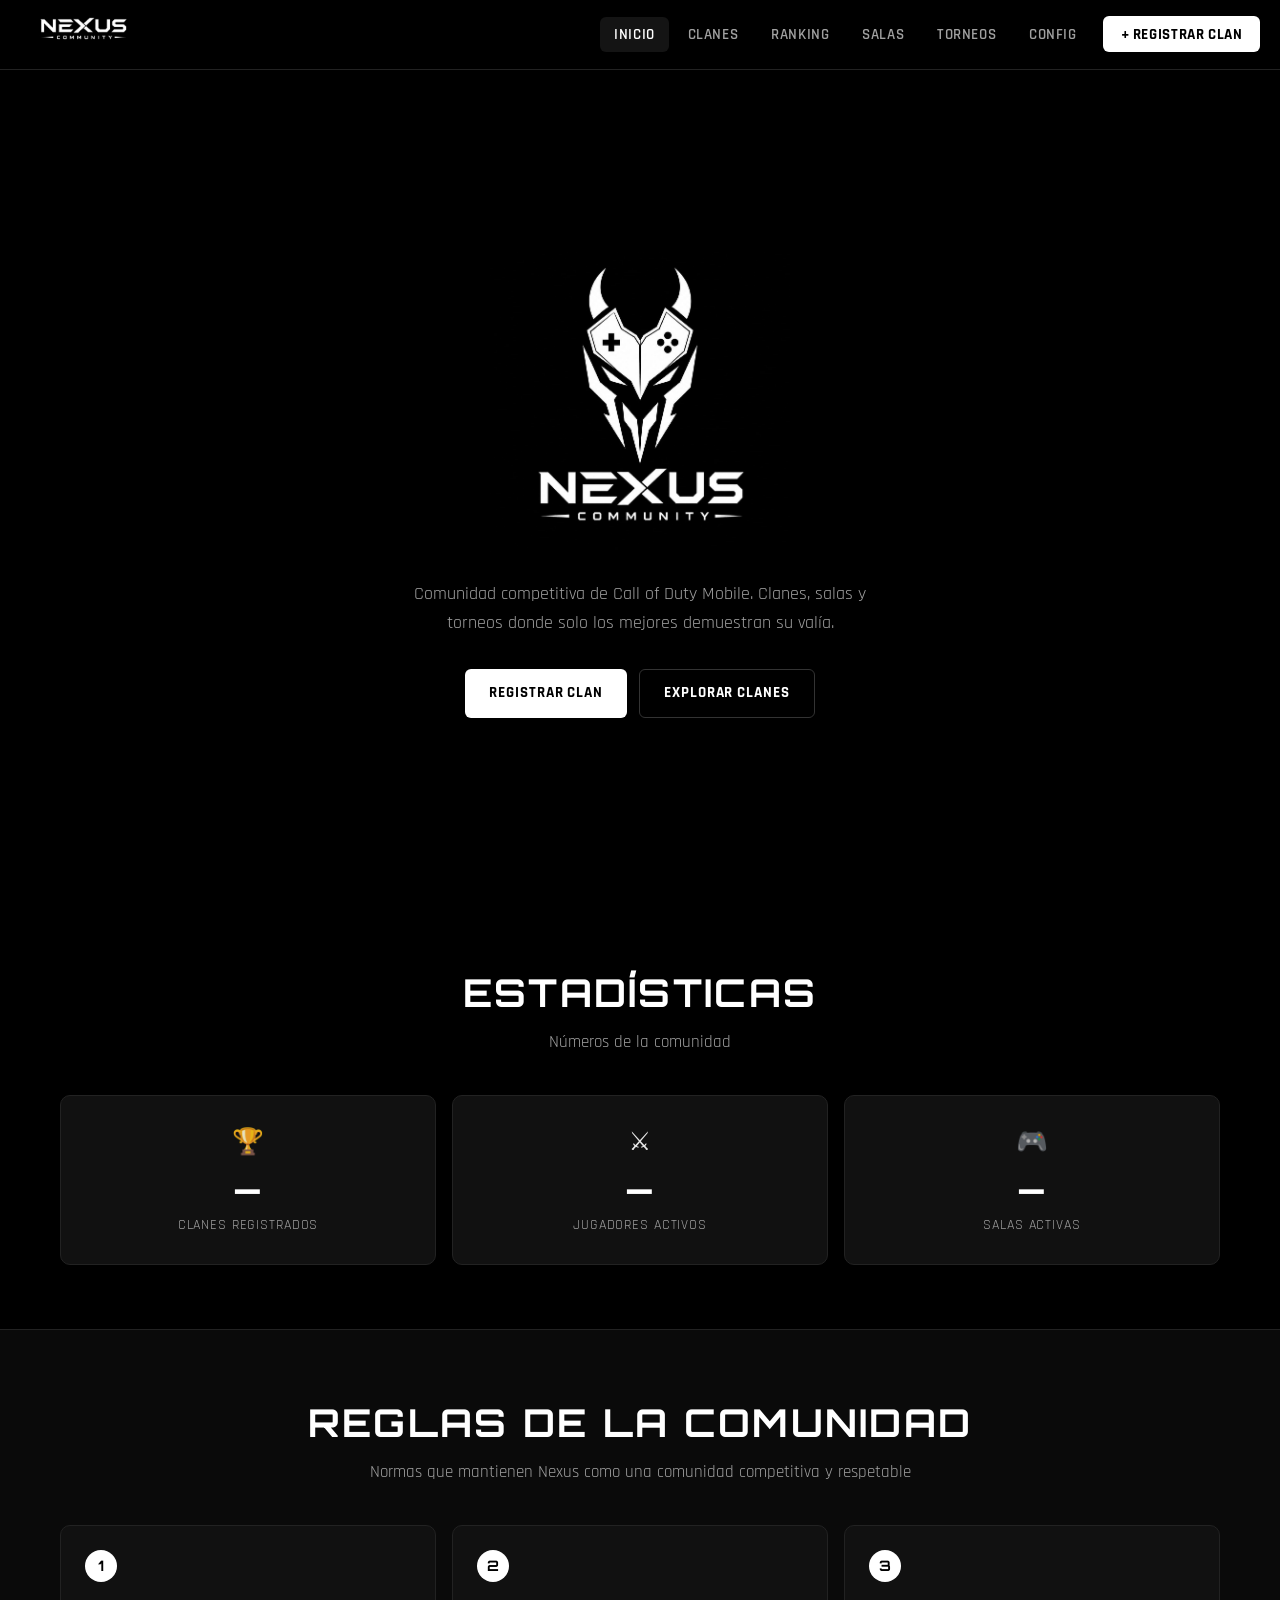
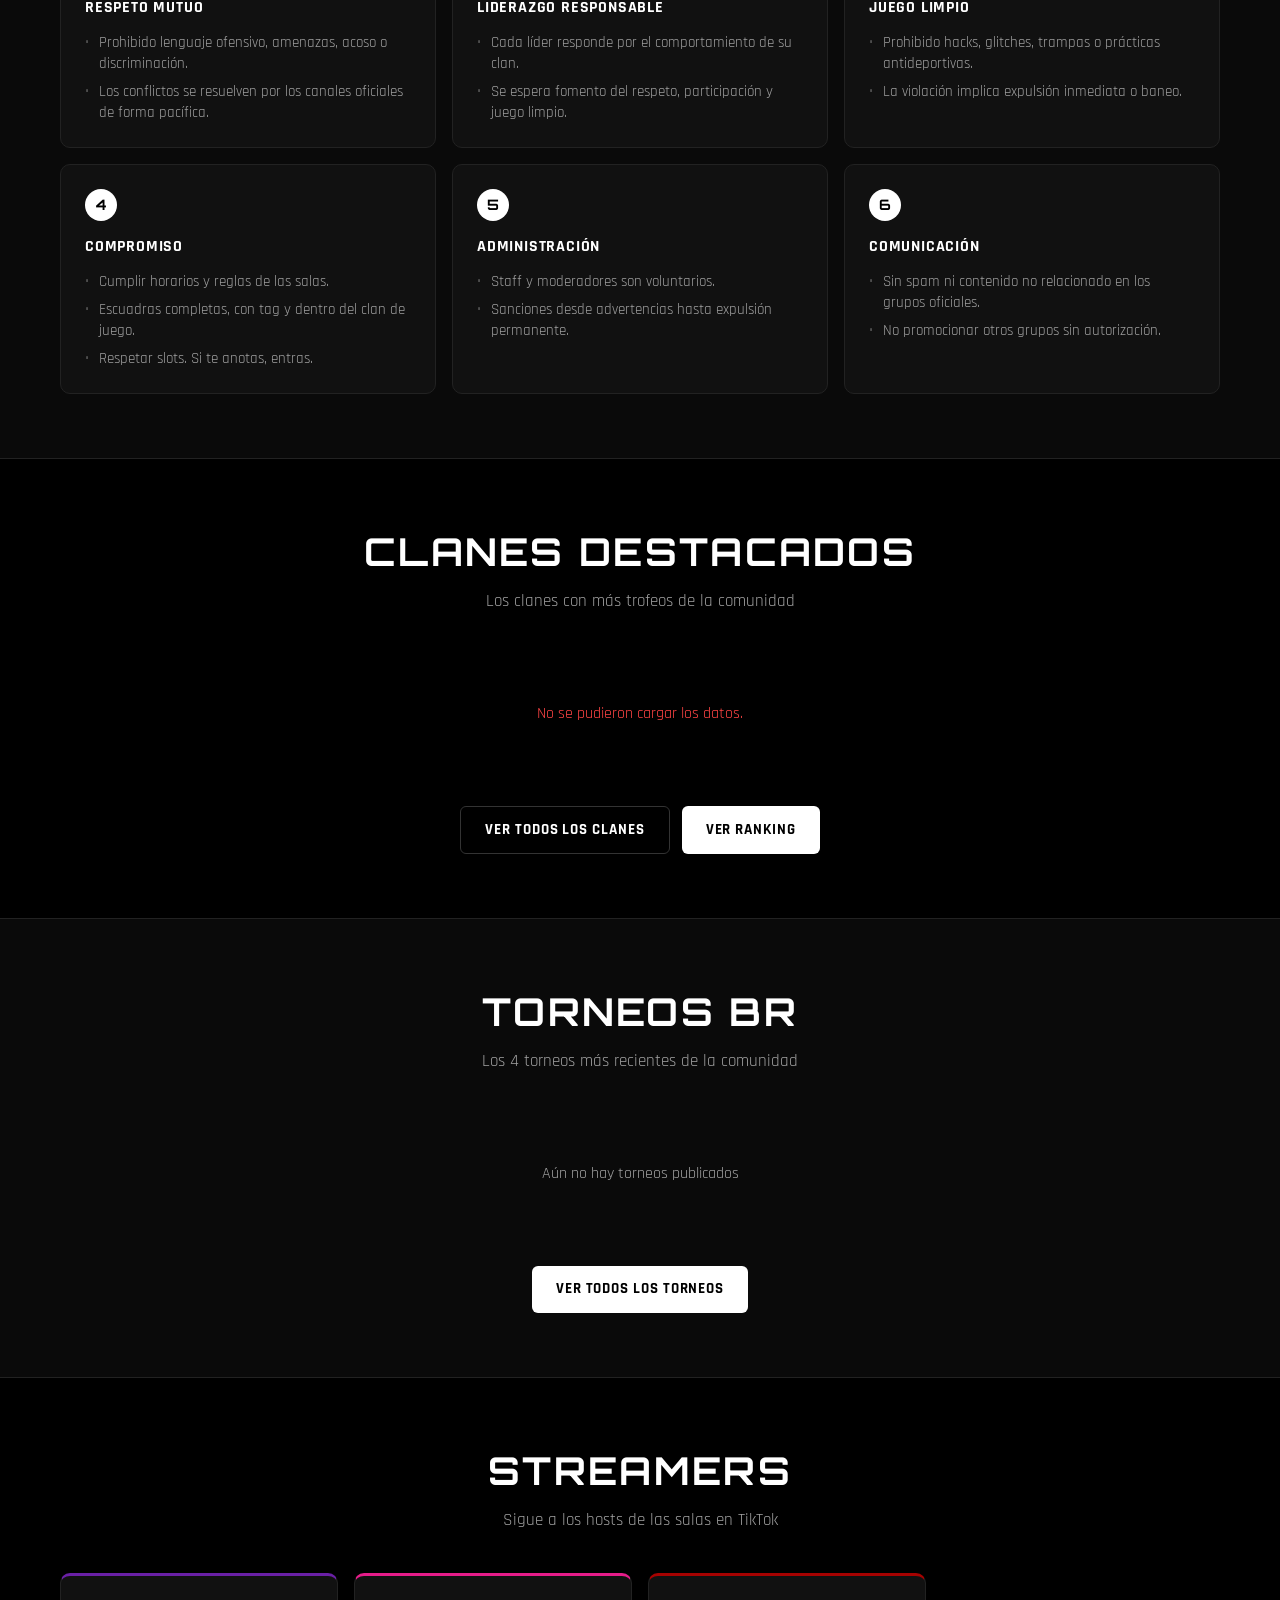
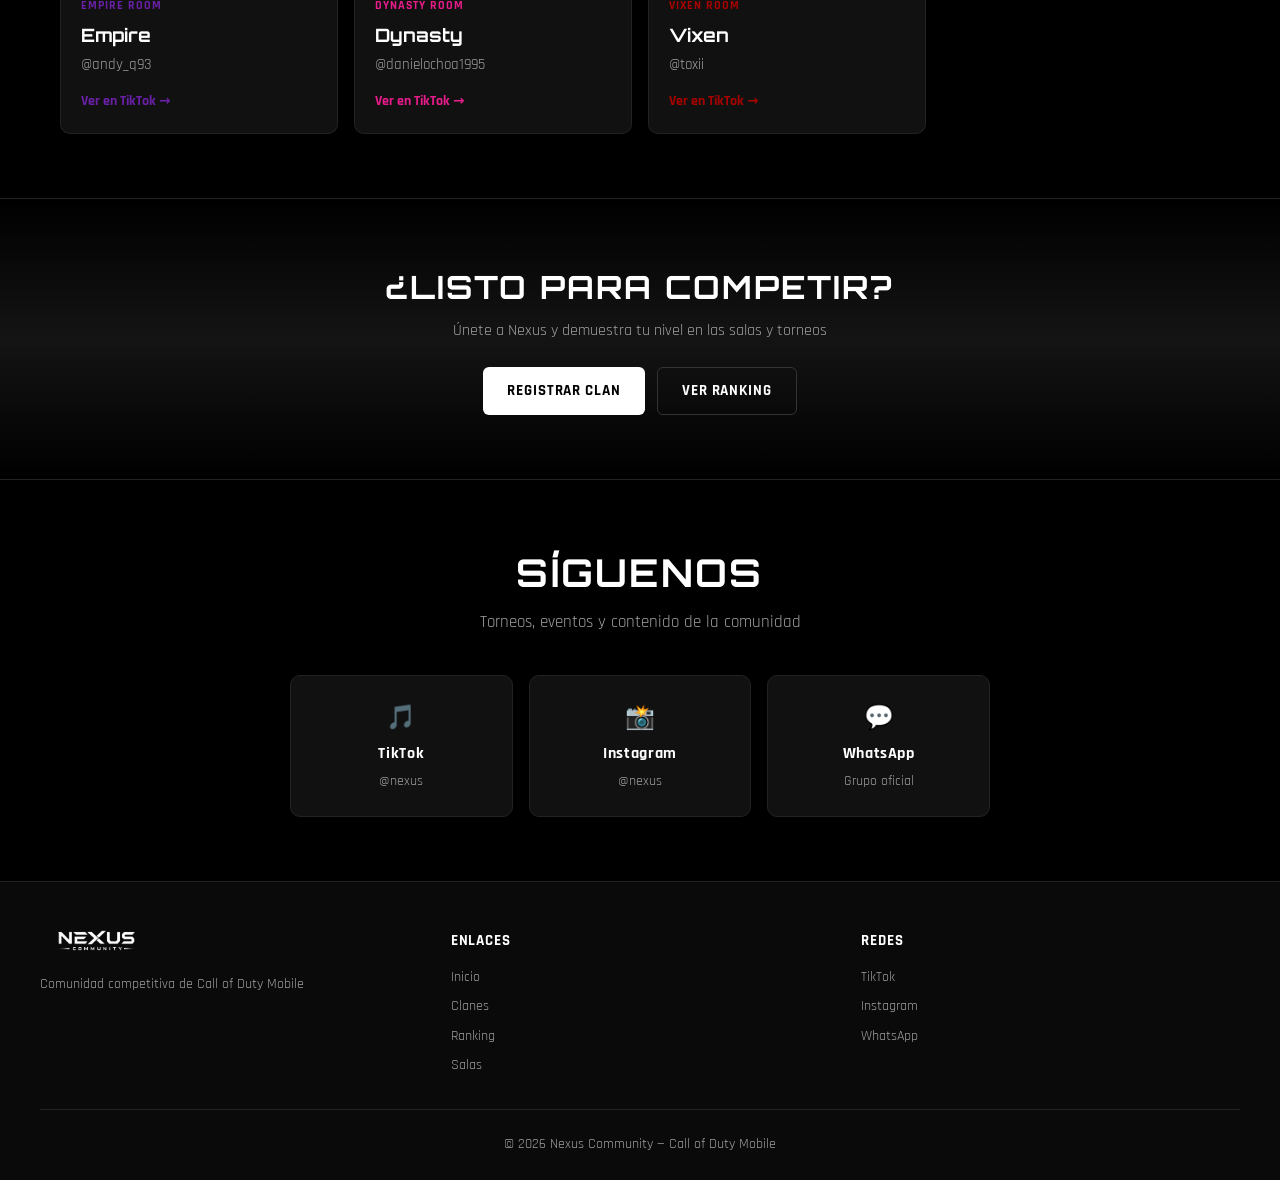
==== commit eb732301: "Add files via upload" ====
--- a/index.html
+++ b/index.html
@@ -139,6 +139,32 @@
                 <div class="actions-row">
                     <a href="clanes.html" class="btn btn-secondary">Ver todos los clanes</a>
                     <a href="ranking.html" class="btn btn-primary">Ver ranking</a>
+                </div>
+            </div>
+        </section>
+
+
+        <!-- TORNEOS RECIENTES -->
+        <section class="section" style="background: var(--bg-elevated); border-top: 1px solid var(--border); border-bottom: 1px solid var(--border);">
+            <div class="container">
+                <h2 class="section-title">Torneos BR</h2>
+                <p class="section-subtitle">Los 4 torneos más recientes de la comunidad</p>
+                <div class="tbr-grid tbr-grid-home" id="torneosHome">
+                    <div class="mensaje-cargando">Cargando torneos...</div>
+                </div>
+                <div class="actions-row">
+                    <a href="torneos.html" class="btn btn-primary">Ver todos los torneos</a>
+                </div>
+            </div>
+        </section>
+
+        <!-- STREAMERS -->
+        <section class="section">
+            <div class="container">
+                <h2 class="section-title">Streamers</h2>
+                <p class="section-subtitle">Sigue a los hosts de las salas en TikTok</p>
+                <div class="streamers-grid" id="streamersHome">
+                    <!-- se llena desde index.js -->
                 </div>
             </div>
         </section>
@@ -212,6 +238,7 @@
     <script src="js/config-global.js"></script>
     <script src="js/theme.js"></script>
     <script src="js/navbar.js"></script>
+    <script src="js/torneo-br.js"></script>
     <script src="js/index.js"></script>
 </body>
 </html>
--- a/css/styles.css
+++ b/css/styles.css
@@ -1164,10 +1164,15 @@
     width: 100%;
     height: 100%;
     object-fit: contain;
-    mix-blend-mode: screen;
+    mix-blend-mode: normal;
     filter: none;
     background: transparent;
     box-shadow: none;
+}
+
+html[data-theme="mono"] .room-logo .logo-img,
+html[data-theme="azure"] .room-logo .logo-img {
+    mix-blend-mode: screen;
 }
 
 .room-logo-fallback {
@@ -1685,13 +1690,12 @@
     50% { opacity: 0.65; }
 
 
-
 /* =====================================================
    PÁGINAS DE SALA — REGLAS
    ===================================================== */
 
 .sala-hero-logo {
-    width: min(250px, 28vw);
+    width: min(290px, 28vw);
     height: auto;
     margin: 0 auto 1.25rem;
     display: block;
@@ -1812,4 +1816,159 @@
     padding: 0.4rem 0.85rem;
     font-size: 0.88rem;
     font-weight: 600;
-}+}
+
+/* =====================================================
+   TORNEOS BR
+   ===================================================== */
+.tbr-grid {
+    display: grid;
+    grid-template-columns: repeat(auto-fill, minmax(260px, 1fr));
+    gap: 1.25rem;
+}
+.tbr-grid-home {
+    margin-bottom: 0.5rem;
+}
+.tbr-card {
+    background: var(--bg-card);
+    border: 1px solid var(--border);
+    border-radius: var(--radius);
+    overflow: hidden;
+    display: flex;
+    flex-direction: column;
+    transition: transform var(--transition), border-color var(--transition);
+}
+.tbr-card:hover {
+    transform: translateY(-3px);
+    border-color: var(--border-light);
+}
+.tbr-card.es-proximo {
+    border-color: rgba(68, 255, 136, 0.35);
+}
+.tbr-img {
+    width: 100%;
+    height: auto;
+    max-height: 220px;
+    object-fit: cover;
+    background: var(--bg);
+}
+.tbr-body {
+    padding: 1.1rem 1.15rem 1.25rem;
+    display: flex;
+    flex-direction: column;
+    gap: 0.65rem;
+    flex: 1;
+}
+.tbr-num {
+    font-size: 0.7rem;
+    font-weight: 700;
+    letter-spacing: 0.12em;
+    text-transform: uppercase;
+    color: var(--text-dim);
+}
+.tbr-fecha {
+    display: flex;
+    align-items: center;
+    gap: 0.4rem;
+    font-weight: 700;
+    font-size: 0.98rem;
+}
+.tbr-tags {
+    display: flex;
+    flex-wrap: wrap;
+    gap: 0.4rem;
+}
+.torneo-tag {
+    display: inline-block;
+    background: rgba(255, 215, 0, 0.1);
+    border: 1px solid rgba(255, 215, 0, 0.28);
+    color: var(--gold);
+    padding: 0.25rem 0.65rem;
+    border-radius: 999px;
+    font-size: 0.75rem;
+    font-weight: 600;
+}
+.tbr-badge {
+    display: inline-flex;
+    align-items: center;
+    gap: 0.4rem;
+    padding: 0.35rem 0.85rem;
+    border-radius: 999px;
+    font-size: 0.75rem;
+    font-weight: 700;
+    letter-spacing: 0.08em;
+    text-transform: uppercase;
+    width: fit-content;
+    margin-top: auto;
+}
+.tbr-badge.proximo {
+    background: rgba(68, 255, 136, 0.12);
+    border: 1px solid rgba(68, 255, 136, 0.4);
+    color: #44ff88;
+}
+.tbr-badge.finalizado {
+    background: rgba(160, 160, 160, 0.08);
+    border: 1px solid rgba(160, 160, 160, 0.25);
+    color: var(--text-muted);
+}
+.tbr-dot {
+    width: 8px;
+    height: 8px;
+    border-radius: 50%;
+}
+.proximo .tbr-dot {
+    background: #44ff88;
+    box-shadow: 0 0 8px #44ff88;
+    animation: pdot 1.6s infinite;
+}
+.finalizado .tbr-dot { background: #666; }
+@keyframes pdot {
+    0%, 100% { opacity: 1; transform: scale(1); }
+    50% { opacity: 0.35; transform: scale(1.3); }
+}
+
+/* =====================================================
+   STREAMERS
+   ===================================================== */
+.streamers-grid {
+    display: grid;
+    grid-template-columns: repeat(auto-fill, minmax(220px, 1fr));
+    gap: 1rem;
+}
+.streamer-card {
+    display: flex;
+    flex-direction: column;
+    gap: 0.35rem;
+    padding: 1.35rem 1.25rem;
+    background: var(--bg-card);
+    border: 1px solid var(--border);
+    border-top: 3px solid var(--room-color, var(--text));
+    border-radius: var(--radius);
+    transition: border-color var(--transition), transform var(--transition);
+}
+.streamer-card:hover {
+    transform: translateY(-2px);
+    border-color: var(--room-color, var(--border-light));
+}
+.streamer-sala {
+    font-size: 0.75rem;
+    text-transform: uppercase;
+    letter-spacing: 0.08em;
+    color: var(--room-color, var(--text-muted));
+    font-weight: 700;
+}
+.streamer-name {
+    font-family: var(--font-display);
+    font-size: 1.15rem;
+    font-weight: 700;
+}
+.streamer-handle {
+    color: var(--text-muted);
+    font-size: 0.95rem;
+}
+.streamer-cta {
+    margin-top: 0.5rem;
+    font-size: 0.85rem;
+    font-weight: 700;
+    color: var(--room-color, var(--text));
+}
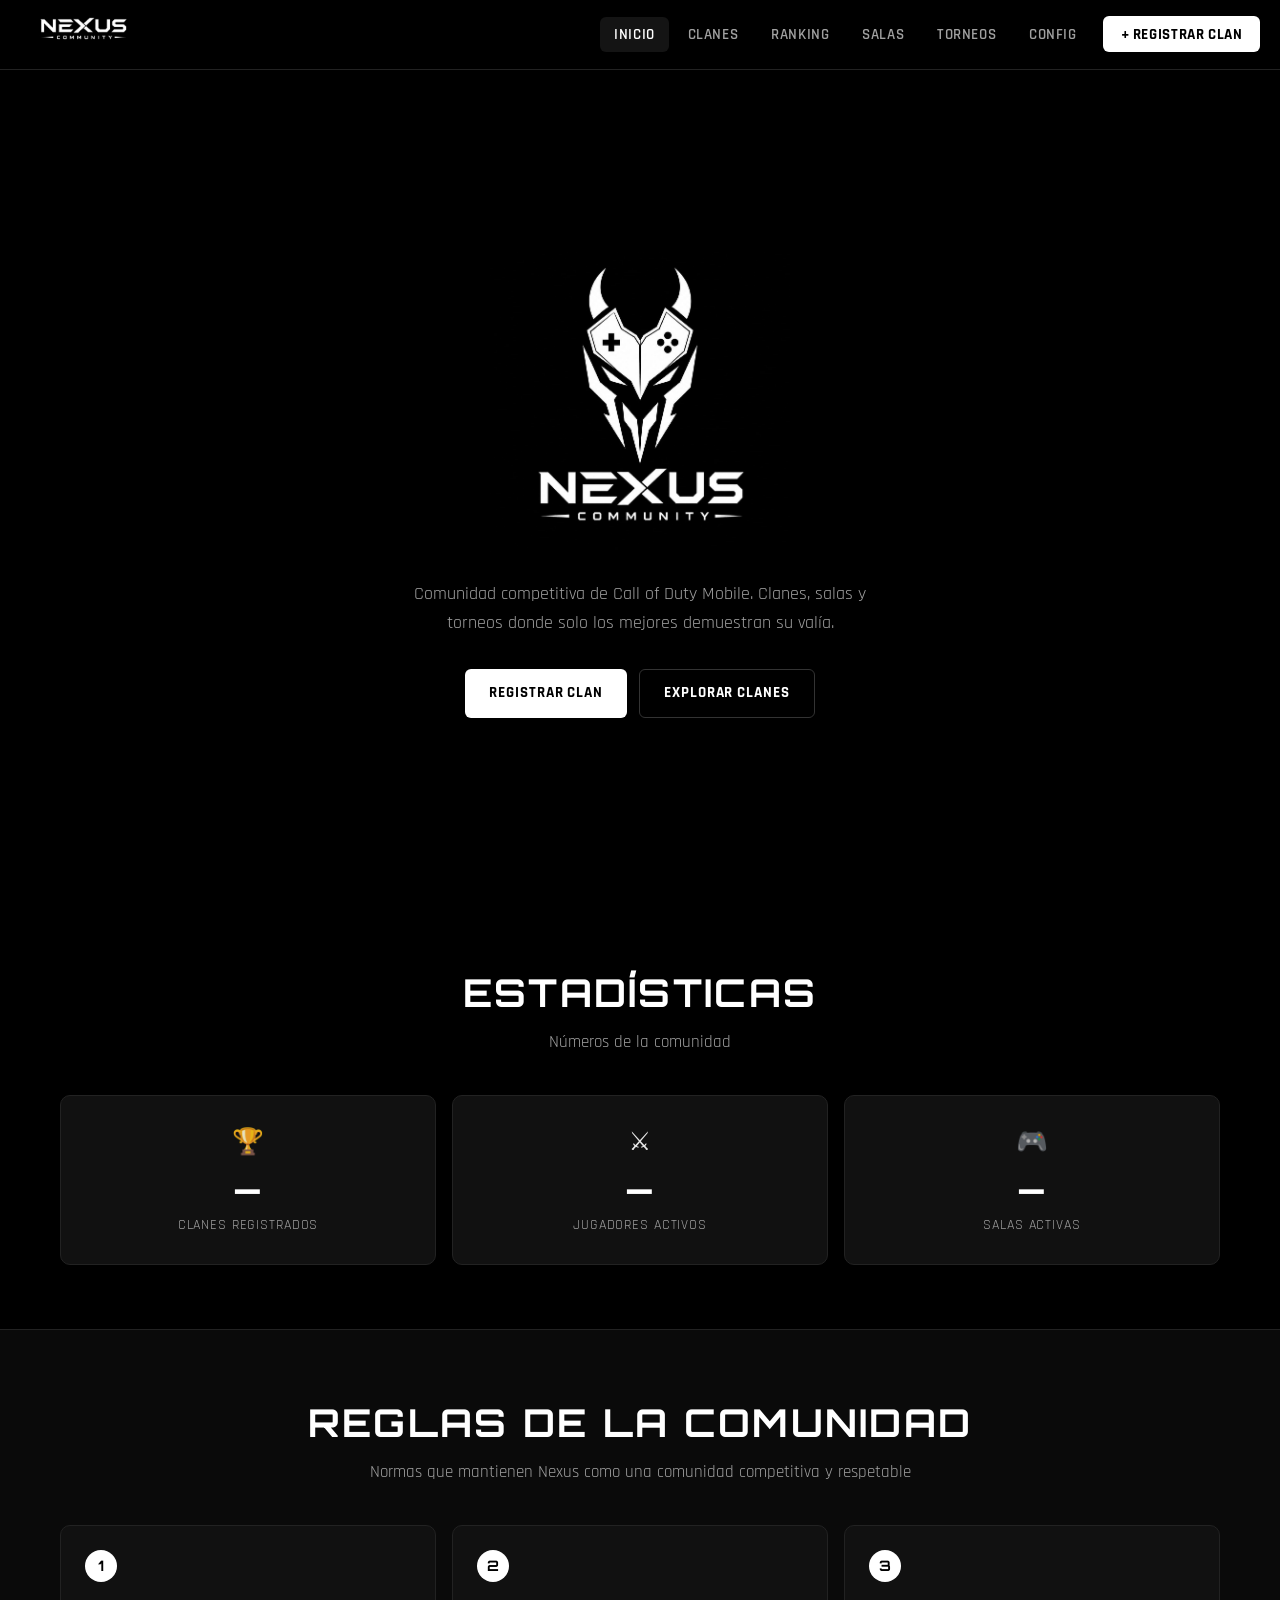
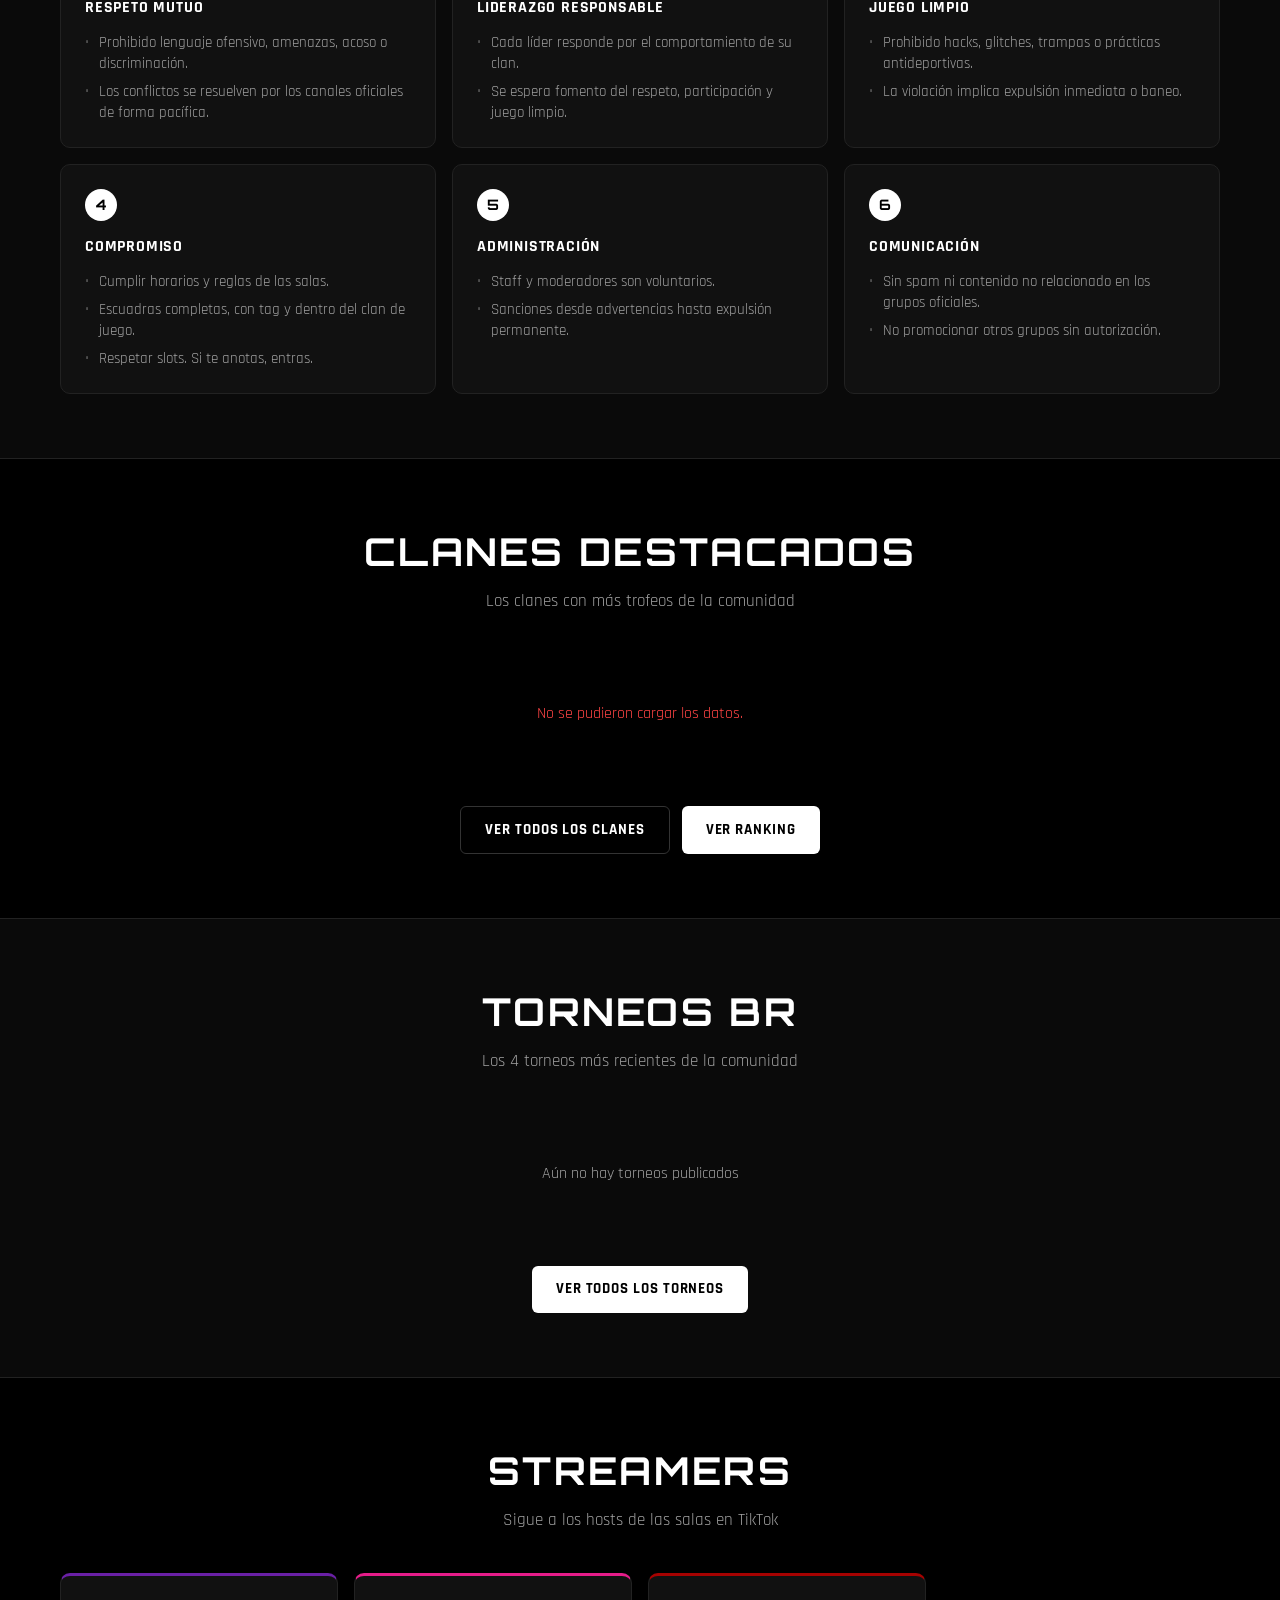
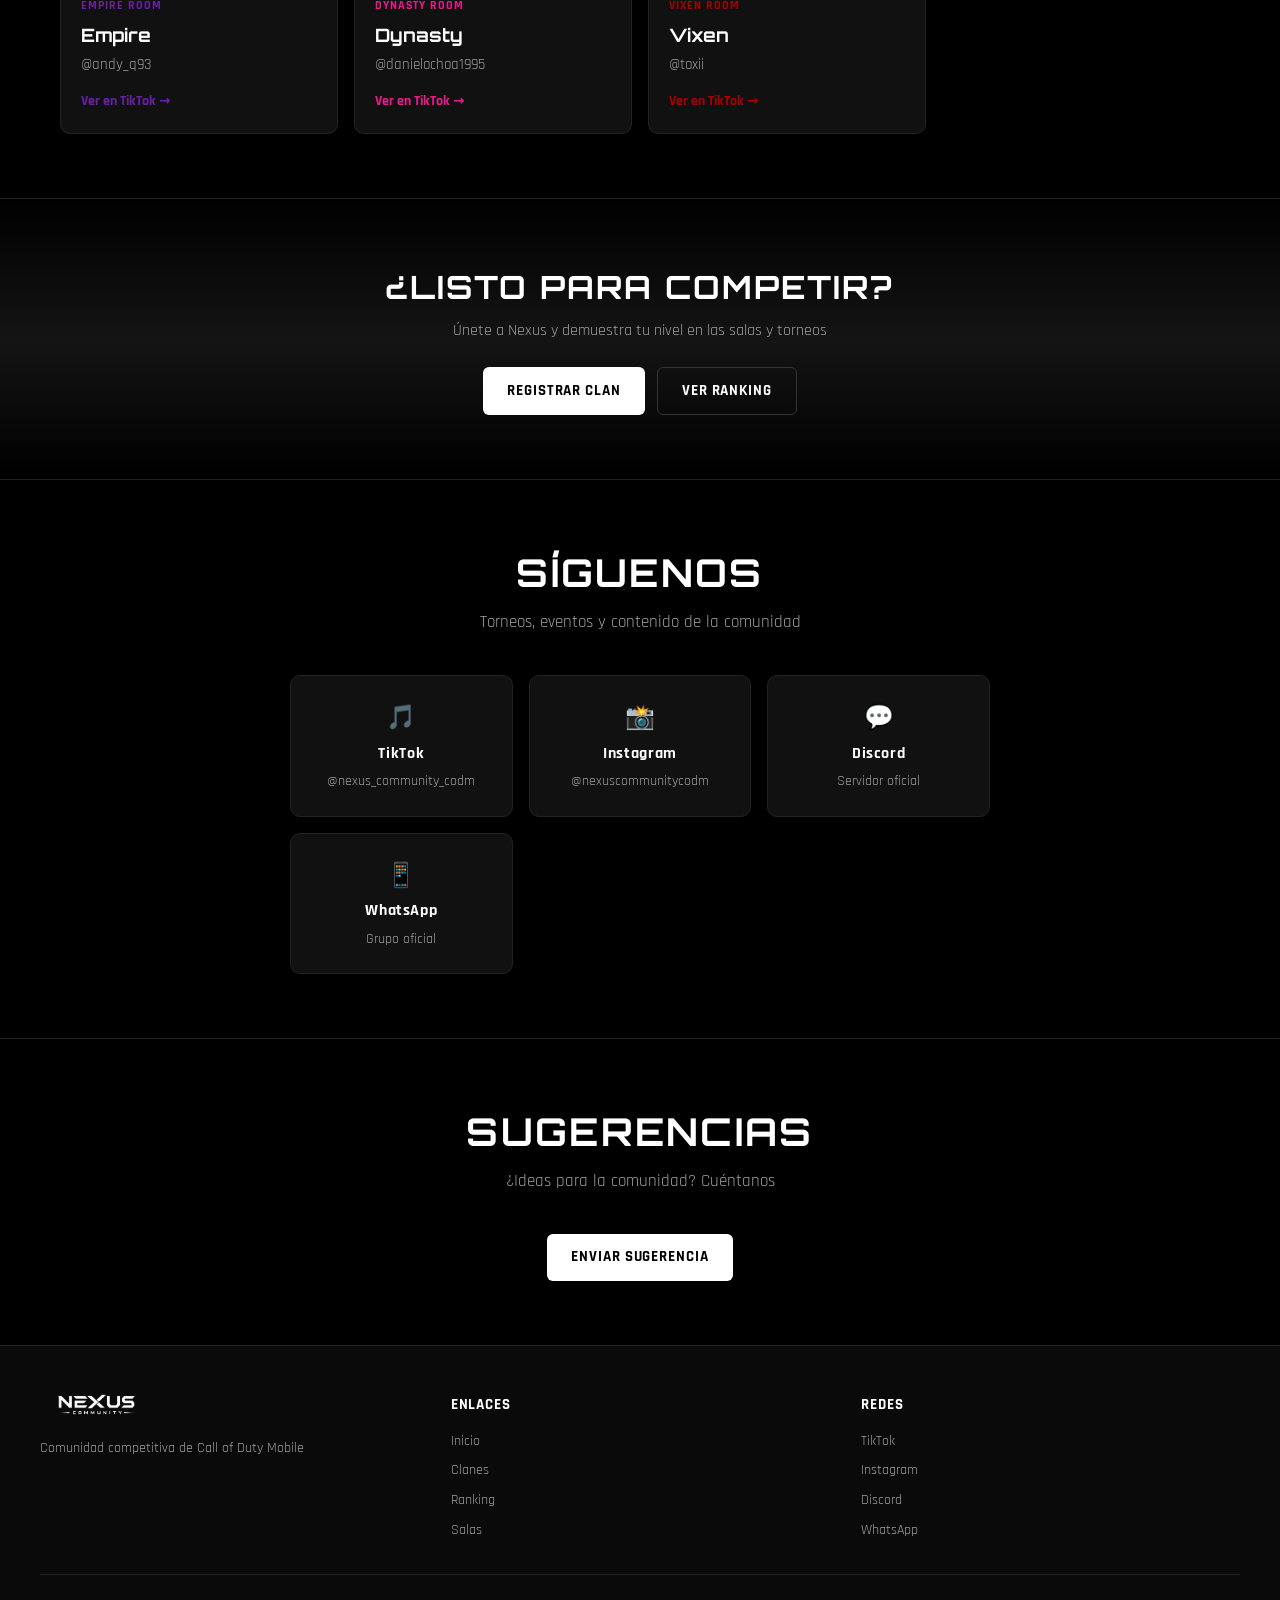
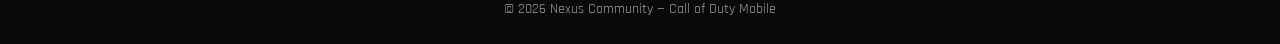
==== commit 9006afb0: "Add files via upload" ====
--- a/index.html
+++ b/index.html
@@ -38,7 +38,7 @@
                 <img src="logo/logo.png" alt="Nexus Community" class="hero-logo" onerror="this.style.display='none'">
                 <p class="hero-desc">Comunidad competitiva de Call of Duty Mobile. Clanes, salas y torneos donde solo los mejores demuestran su valía.</p>
                 <div class="hero-actions">
-                    <a href="https://forms.gle/PLACEHOLDER" target="_blank" rel="noopener" class="btn btn-primary">Registrar Clan</a>
+                    <a href="https://forms.gle/C3TZ8CuTpfPhzsez6" target="_blank" rel="noopener" class="btn btn-primary">Registrar Clan</a>
                     <a href="clanes.html" class="btn btn-secondary">Explorar Clanes</a>
                 </div>
             </div>
@@ -174,7 +174,7 @@
             <h2>¿Listo para competir?</h2>
             <p>Únete a Nexus y demuestra tu nivel en las salas y torneos</p>
             <div class="hero-actions">
-                <a href="https://forms.gle/PLACEHOLDER" target="_blank" rel="noopener" class="btn btn-primary">Registrar Clan</a>
+                <a href="https://forms.gle/C3TZ8CuTpfPhzsez6" target="_blank" rel="noopener" class="btn btn-primary">Registrar Clan</a>
                 <a href="ranking.html" class="btn btn-secondary">Ver Ranking</a>
             </div>
         </section>
@@ -184,25 +184,40 @@
             <div class="container">
                 <h2 class="section-title">Síguenos</h2>
                 <p class="section-subtitle">Torneos, eventos y contenido de la comunidad</p>
-                <div class="social-grid">
-                    <a href="#" target="_blank" rel="noopener" class="social-card">
+                                <div class="social-grid">
+                    <a href="https://www.tiktok.com/@nexus_community_codm" target="_blank" rel="noopener" class="social-card">
                         <div class="social-icon">🎵</div>
                         <div class="social-name">TikTok</div>
-                        <div class="social-handle">@nexus</div>
-                    </a>
-                    <a href="#" target="_blank" rel="noopener" class="social-card">
+                        <div class="social-handle">@nexus_community_codm</div>
+                    </a>
+                    <a href="https://www.instagram.com/nexuscommunitycodm" target="_blank" rel="noopener" class="social-card">
                         <div class="social-icon">📸</div>
                         <div class="social-name">Instagram</div>
-                        <div class="social-handle">@nexus</div>
-                    </a>
-                    <a href="#" target="_blank" rel="noopener" class="social-card">
+                        <div class="social-handle">@nexuscommunitycodm</div>
+                    </a>
+                    <a href="https://discord.gg/jKJKMApFX" target="_blank" rel="noopener" class="social-card">
                         <div class="social-icon">💬</div>
+                        <div class="social-name">Discord</div>
+                        <div class="social-handle">Servidor oficial</div>
+                    </a>
+                    <a href="https://chat.whatsapp.com/KMFxB5W4Bw17WbG1IzZFYd" target="_blank" rel="noopener" class="social-card">
+                        <div class="social-icon">📱</div>
                         <div class="social-name">WhatsApp</div>
                         <div class="social-handle">Grupo oficial</div>
                     </a>
                 </div>
-            </div>
-        </section>
+</div>
+        </section>
+
+        <!-- SUGERENCIAS -->
+        <section class="section" style="border-top:1px solid var(--border)">
+            <div class="container" style="text-align:center;max-width:720px">
+                <h2 class="section-title">Sugerencias</h2>
+                <p class="section-subtitle">¿Ideas para la comunidad? Cuéntanos</p>
+                <a href="https://forms.gle/zJGjVvwqwrbWkCLQ7" target="_blank" rel="noopener" class="btn btn-primary">Enviar sugerencia</a>
+            </div>
+        </section>
+
     </main>
 
     <!-- FOOTER -->
@@ -222,11 +237,12 @@
                 </ul>
             </div>
             <div>
-                <h3>Redes</h3>
+                                                <h3>Redes</h3>
                 <ul>
-                    <li><a href="#" target="_blank" rel="noopener">TikTok</a></li>
-                    <li><a href="#" target="_blank" rel="noopener">Instagram</a></li>
-                    <li><a href="#" target="_blank" rel="noopener">WhatsApp</a></li>
+                    <li><a href="https://www.tiktok.com/@nexus_community_codm" target="_blank" rel="noopener">TikTok</a></li>
+                    <li><a href="https://www.instagram.com/nexuscommunitycodm" target="_blank" rel="noopener">Instagram</a></li>
+                    <li><a href="https://discord.gg/jKJKMApFX" target="_blank" rel="noopener">Discord</a></li>
+                    <li><a href="https://chat.whatsapp.com/KMFxB5W4Bw17WbG1IzZFYd" target="_blank" rel="noopener">WhatsApp</a></li>
                 </ul>
             </div>
         </div>
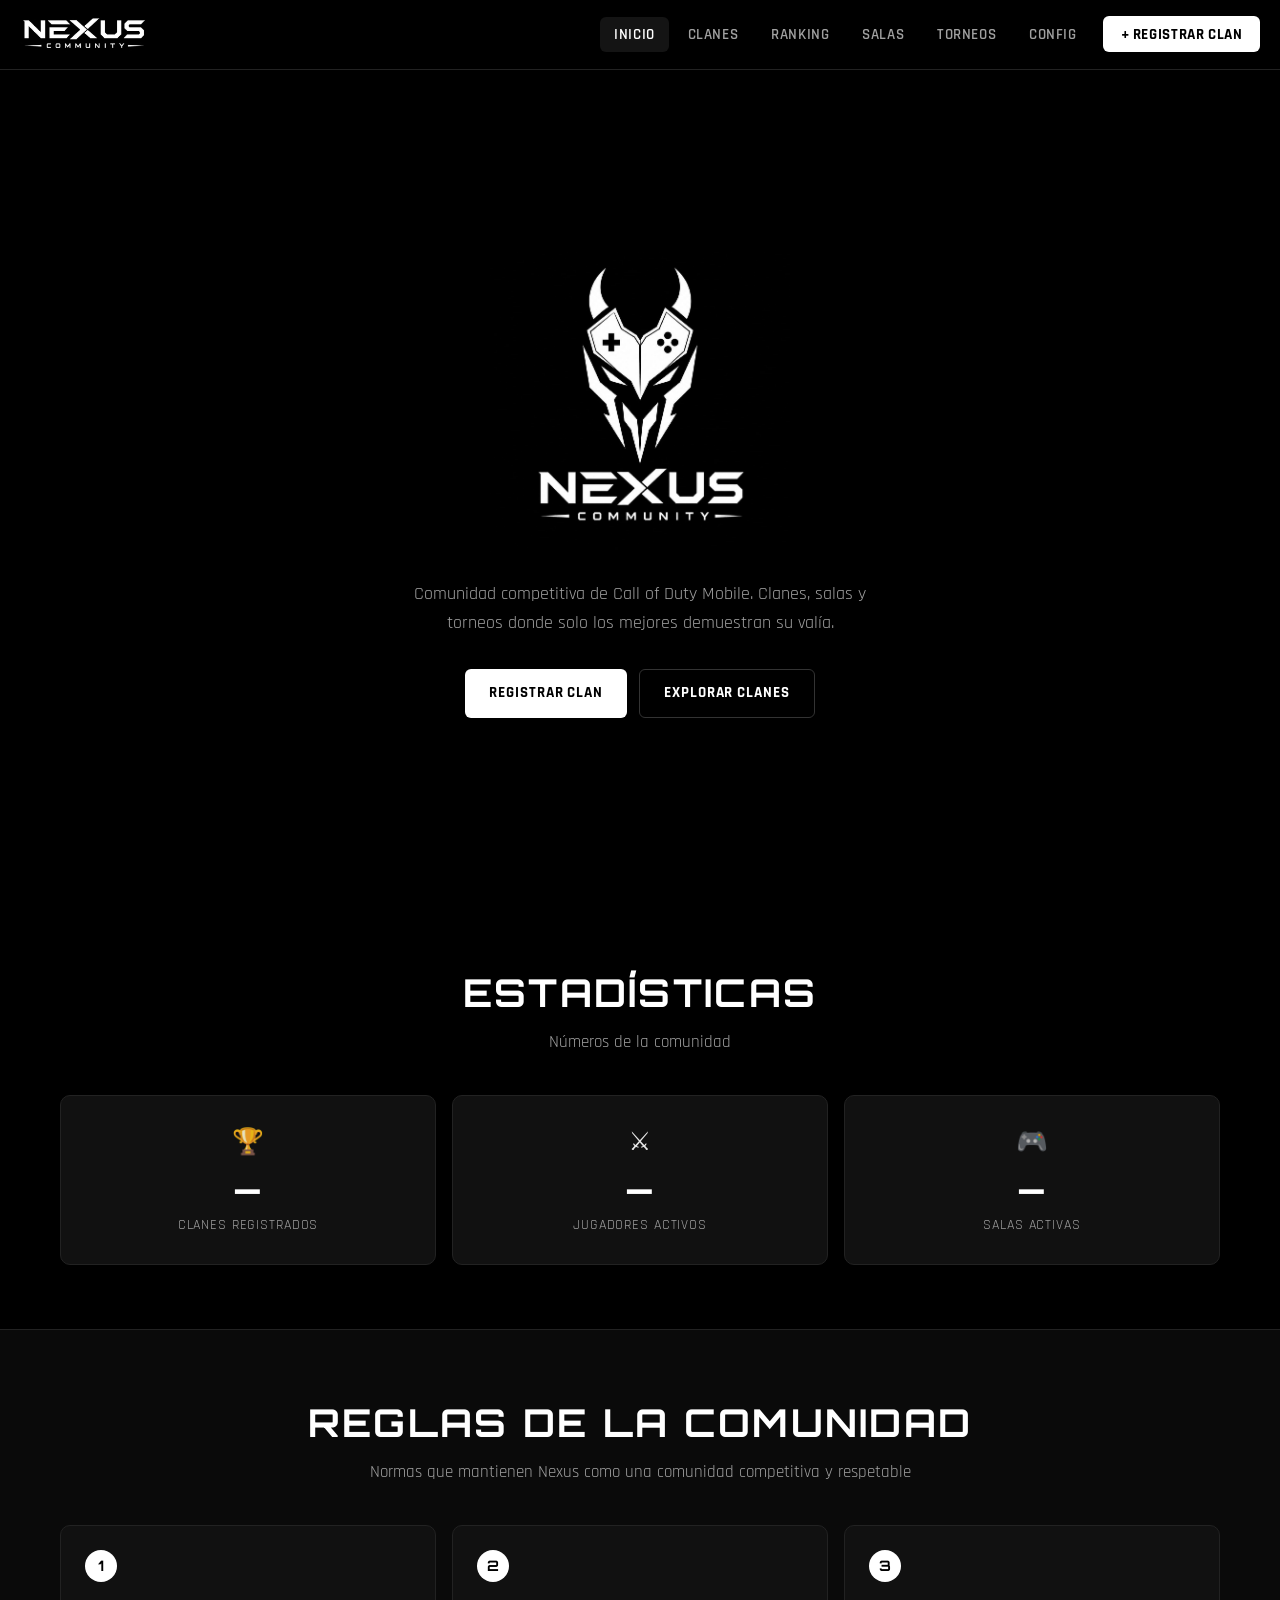
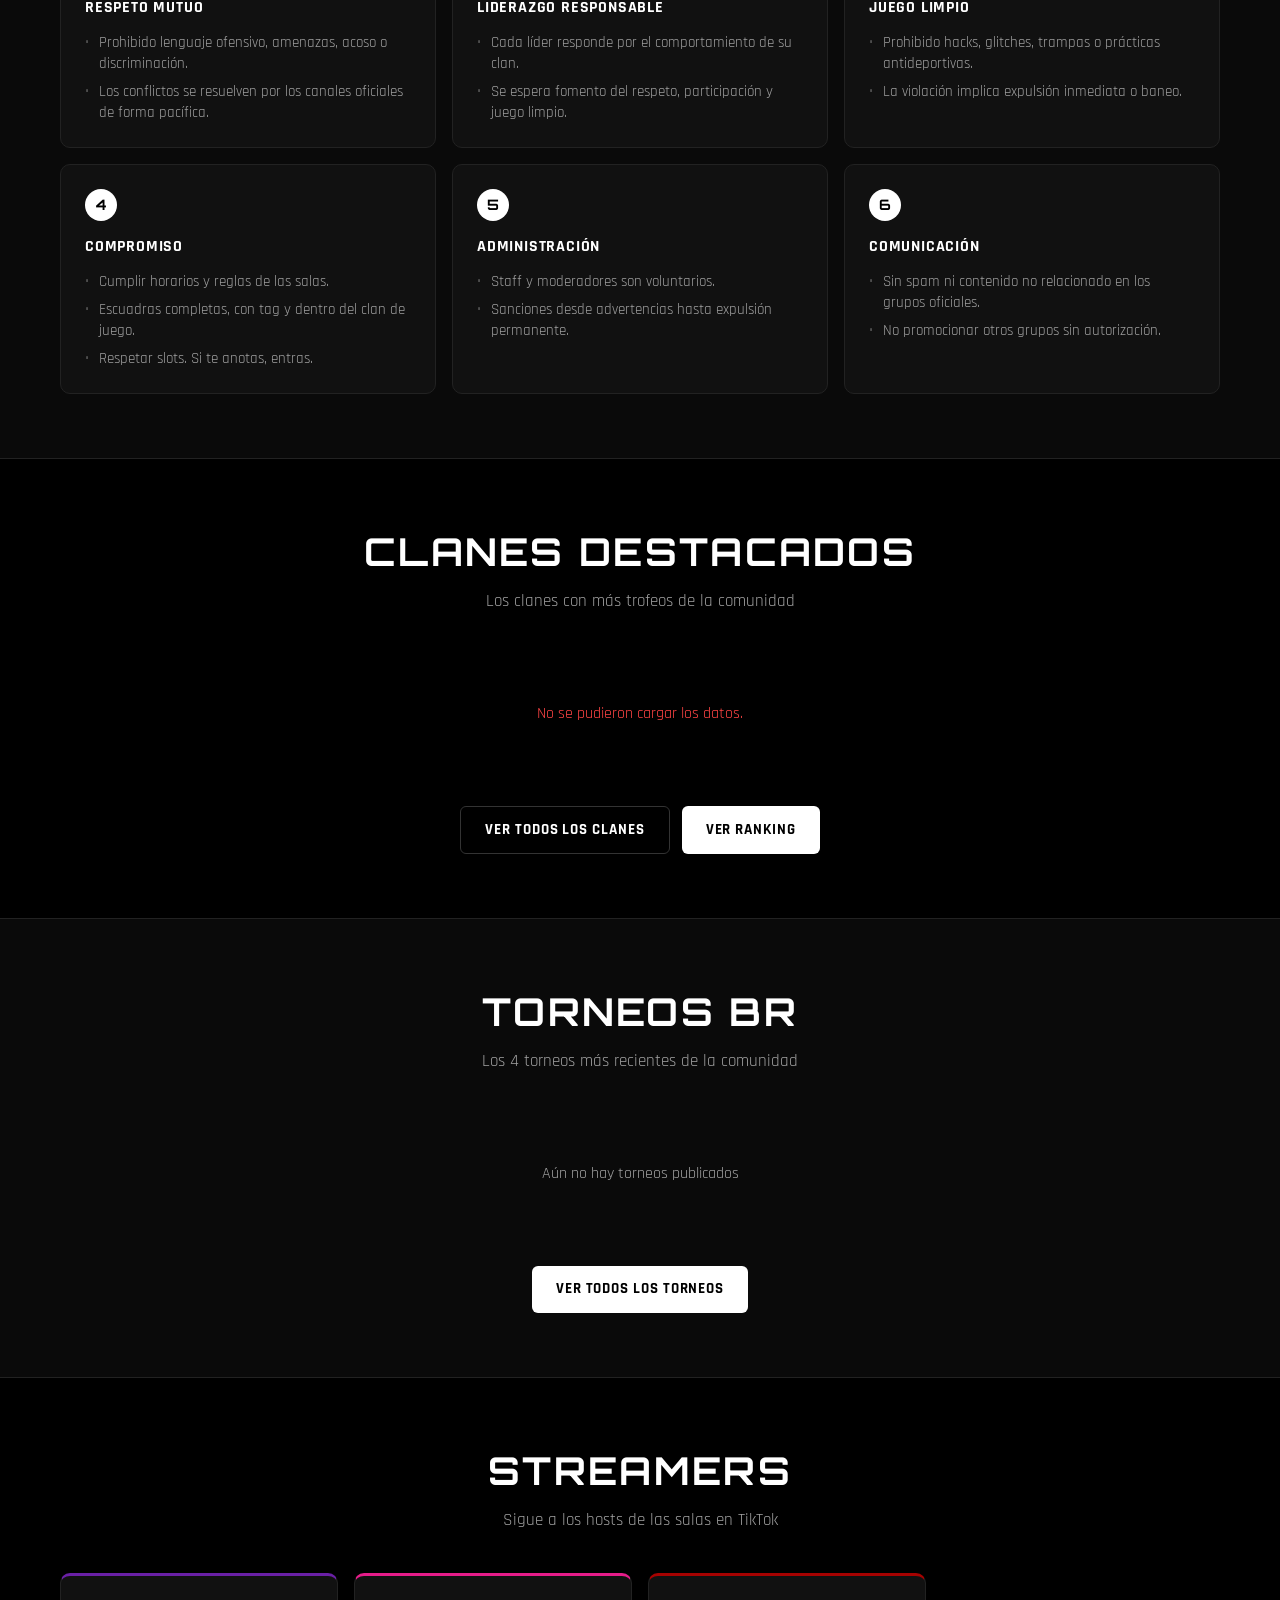
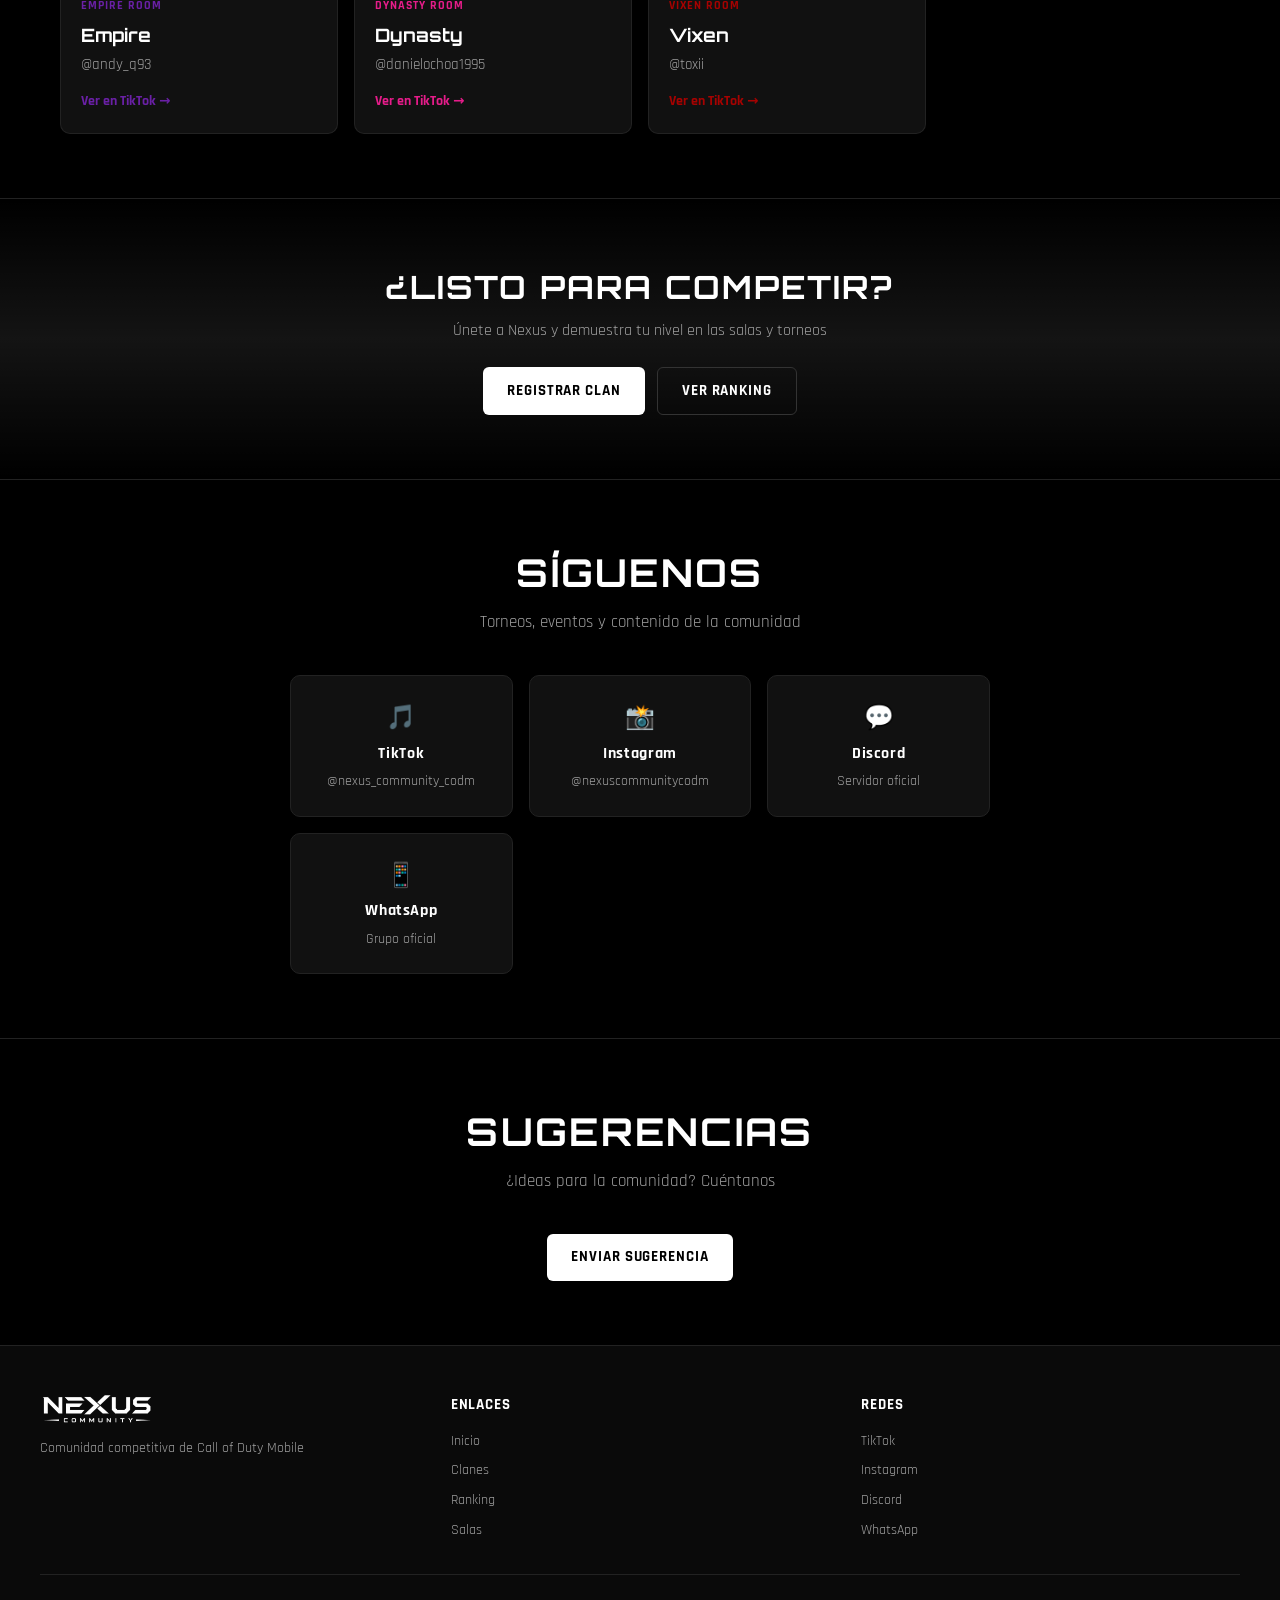
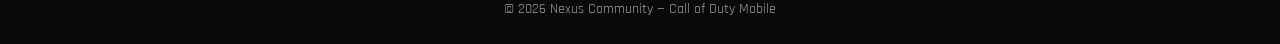
==== commit d69fa38f: "Add files via upload" ====
--- a/index.html
+++ b/index.html
@@ -8,12 +8,19 @@
     <!-- Open Graph -->
     <meta property="og:title" content="Nexus Community — Call of Duty Mobile" />
     <meta property="og:description" content="Comunidad competitiva de Call of Duty Mobile. Clanes, salas, torneos y ranking." />
-    <meta property="og:image" content="logo/logo.png" />
     <meta property="og:type" content="website" />
     <meta property="og:site_name" content="Nexus Community" />
+    <meta property="og:url" content="https://nexuscodm.com/index.html" />
+    <meta property="og:image" content="https://nexuscodm.com/logo/logo.png" />
+    <meta property="og:image:secure_url" content="https://nexuscodm.com/logo/logo.png" />
+    <meta property="og:image:type" content="image/png" />
+    <meta property="og:image:width" content="1200" />
+    <meta property="og:image:height" content="630" />
+    <meta name="twitter:card" content="summary_large_image" />
+    <meta name="twitter:image" content="https://nexuscodm.com/logo/logo.png" />
+
 
     <!-- Twitter -->
-    <meta name="twitter:card" content="summary_large_image" />
     <meta name="twitter:title" content="Nexus Community — CoD Mobile" />
     <meta name="twitter:description" content="Únete a la comunidad. Clanes, salas y torneos." />
 
--- a/css/styles.css
+++ b/css/styles.css
@@ -1193,9 +1193,9 @@
     letter-spacing: 0.04em;
 }
 
-.room-time.status-normal { color: #44ff88; }
-.room-time.status-warning { color: #ffd700; }
-.room-time.status-active { color: #ff4444; }
+
+
+
 
 .room-countdown {
     font-size: 0.85rem;
@@ -1637,19 +1637,23 @@
 }
 
 
-/* Contador de salas */
+/* Contador de salas — sin glow, colores legibles */
 .room-time {
-    font-weight: 700;
-    font-size: 1.05rem;
+    font-family: var(--font-display), var(--font-ui), sans-serif;
+    font-weight: 700;
+    font-size: 1.1rem;
+    letter-spacing: 0.05em;
     display: inline-flex;
     align-items: center;
+    justify-content: center;
     gap: 0.35rem;
-    padding: 0.35rem 0.85rem;
-    border: 1.5px solid var(--room-color, #fff);
+    padding: 0.4rem 1rem;
+    border: 2px solid var(--room-color, #fff);
     border-radius: 999px;
-    background: color-mix(in srgb, var(--room-color, #fff) 12%, transparent);
-    box-shadow: 0 0 12px color-mix(in srgb, var(--room-color, #fff) 45%, transparent);
-    transition: box-shadow 0.3s ease, border-color 0.3s ease;
+    background: color-mix(in srgb, var(--room-color, #fff) 14%, transparent);
+    color: var(--room-color, #fff) !important;
+    text-shadow: none;
+    box-shadow: none;
 }
 
 .room-time.status-warning {
@@ -1657,37 +1661,49 @@
 }
 
 .room-time.status-active {
-    animation: pulse-clock 0.6s ease-in-out infinite;
-    box-shadow: 0 0 18px color-mix(in srgb, var(--room-color, #fff) 70%, transparent),
-                0 0 32px color-mix(in srgb, var(--room-color, #fff) 35%, transparent);
+    animation: pulse-clock 0.55s ease-in-out infinite;
+    border-width: 2px;
 }
 
 .room-time.status-weekend {
-    opacity: 0.85;
+    opacity: 0.95;
 }
 
 .room-countdown {
-    margin-top: 0.45rem;
+    margin-top: 0.5rem;
+    min-height: 2.5rem;
 }
 
 .countdown-main {
-    font-size: 0.9rem;
-    font-weight: 600;
+    font-size: 0.95rem;
+    font-weight: 700;
     color: var(--text);
+    line-height: 1.35;
 }
 
 .countdown-anot {
-    font-size: 0.78rem;
+    font-size: 0.8rem;
     color: var(--text-muted);
     margin-top: 0.35rem;
     line-height: 1.35;
 }
 
 @keyframes pulse-clock {
-    0%, 100% { opacity: 1; filter: brightness(1); }
-    50% { opacity: 0.75; filter: brightness(1.25); }
-}
-    50% { opacity: 0.65; }
+    0%, 100% { opacity: 1; }
+    50% { opacity: 0.7; }
+}
+
+/* Limited Room: verde legible (el brand #183A15 es demasiado oscuro en texto) */
+.room-card[style*="#183A15"],
+.room-card[style*="#183a15"] {
+    --room-color: #3DDB6A;
+    --room-color-brand: #183A15;
+}
+.room-card[style*="#183A15"] .btn-ingresar,
+.room-card[style*="#183a15"] .btn-ingresar {
+    background: #183A15;
+    color: #fff;
+}
 
 
 /* =====================================================
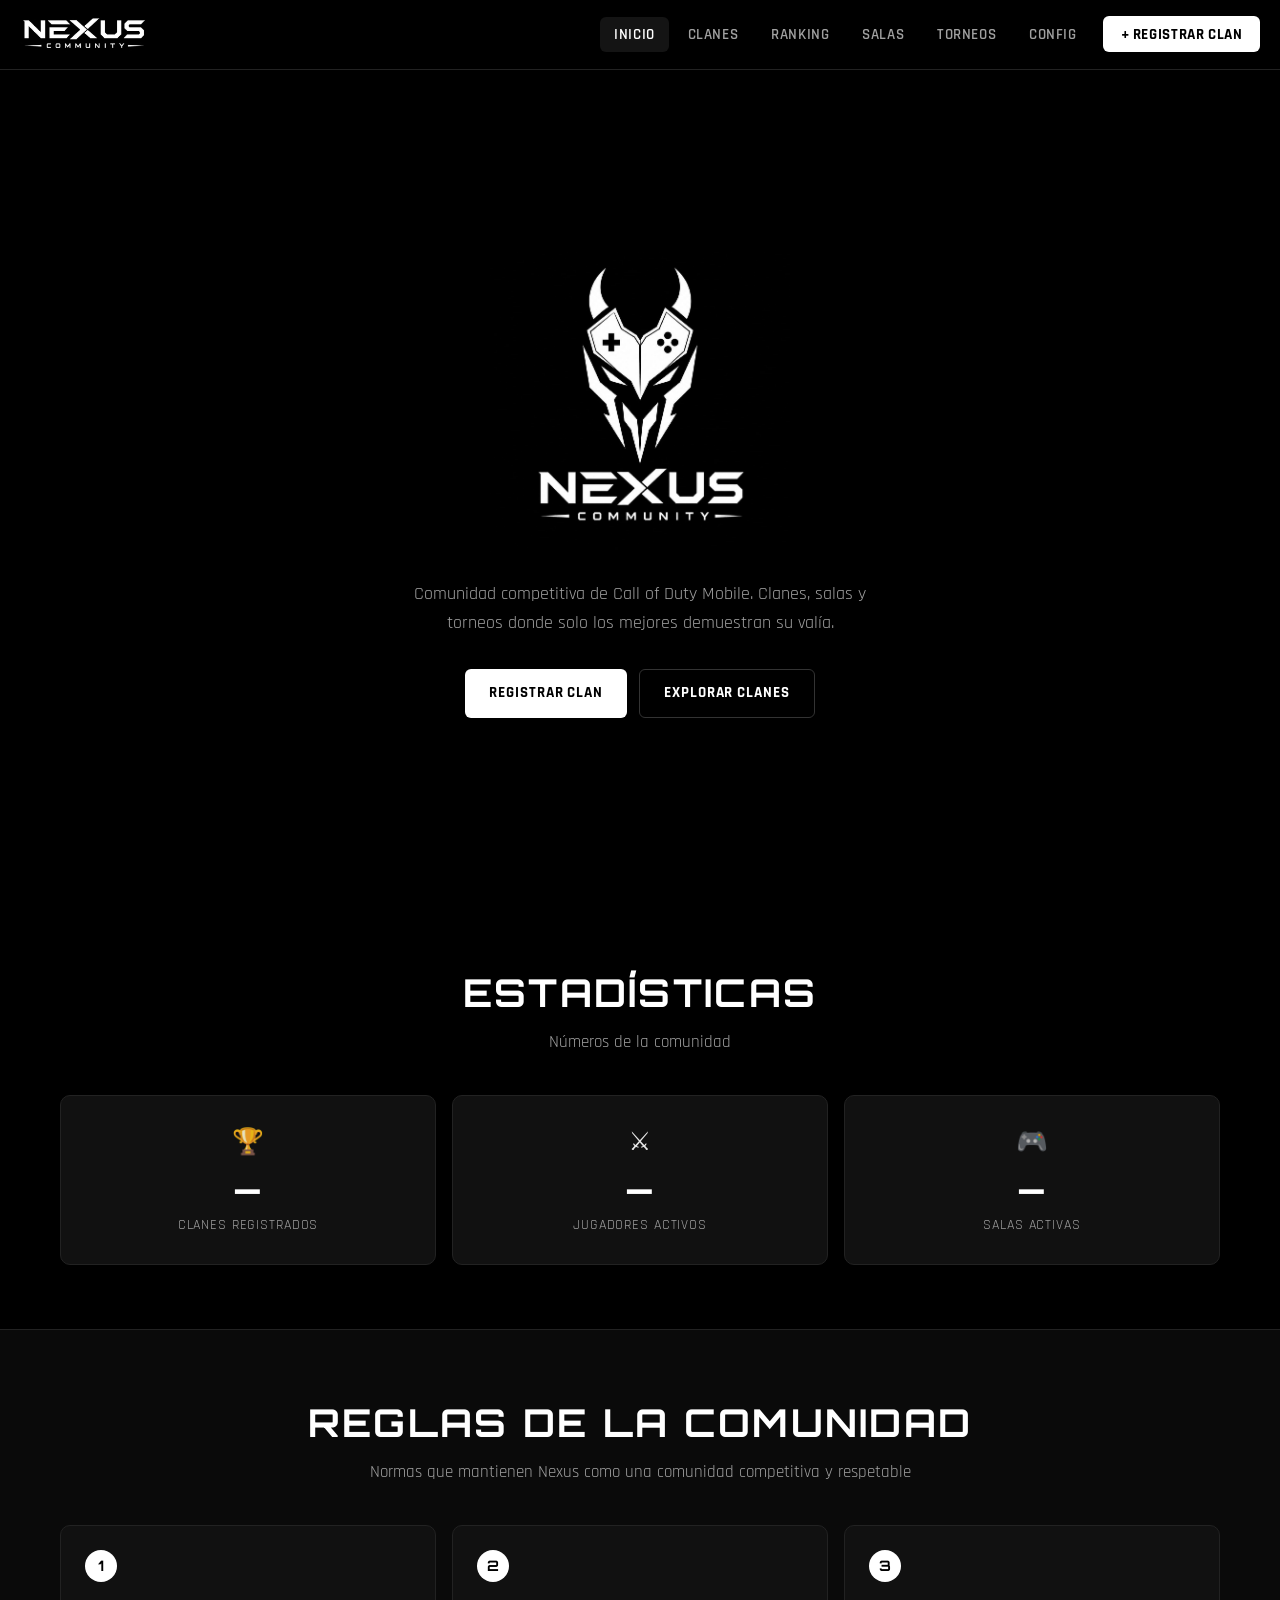
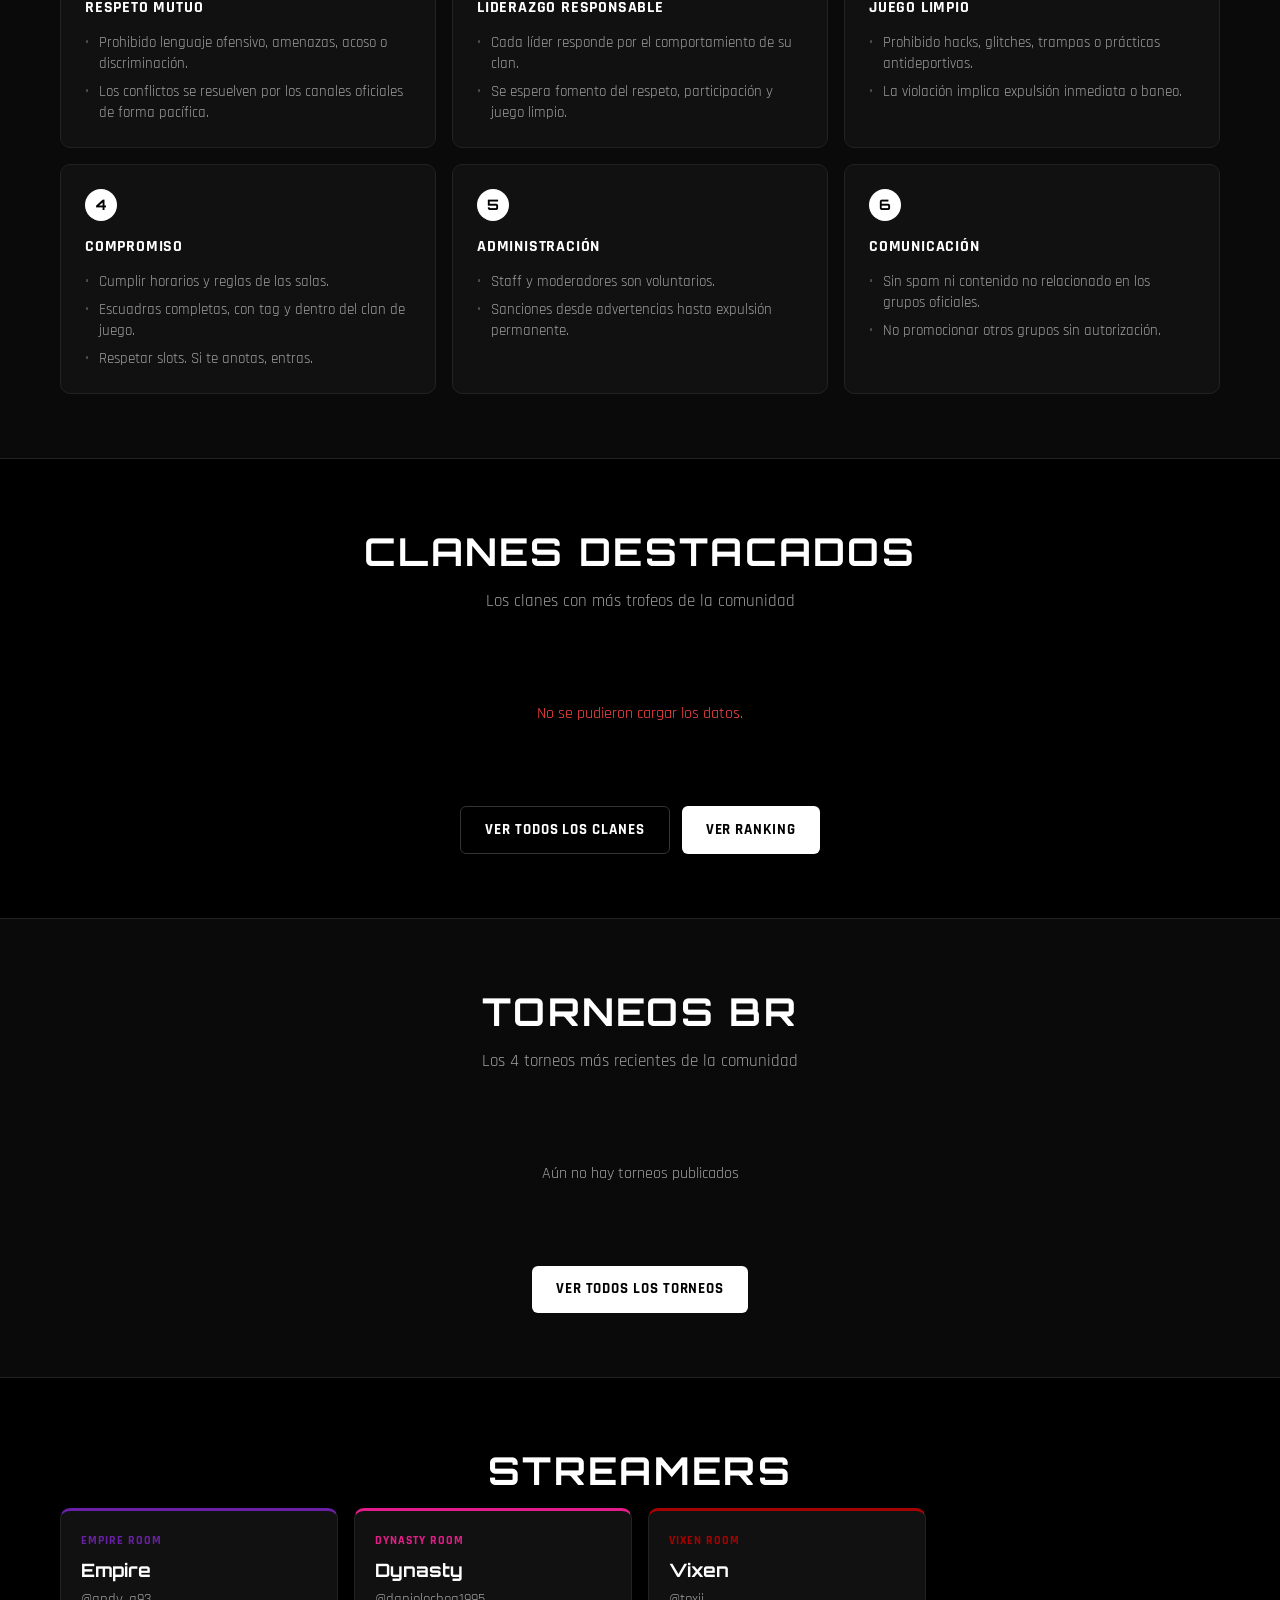
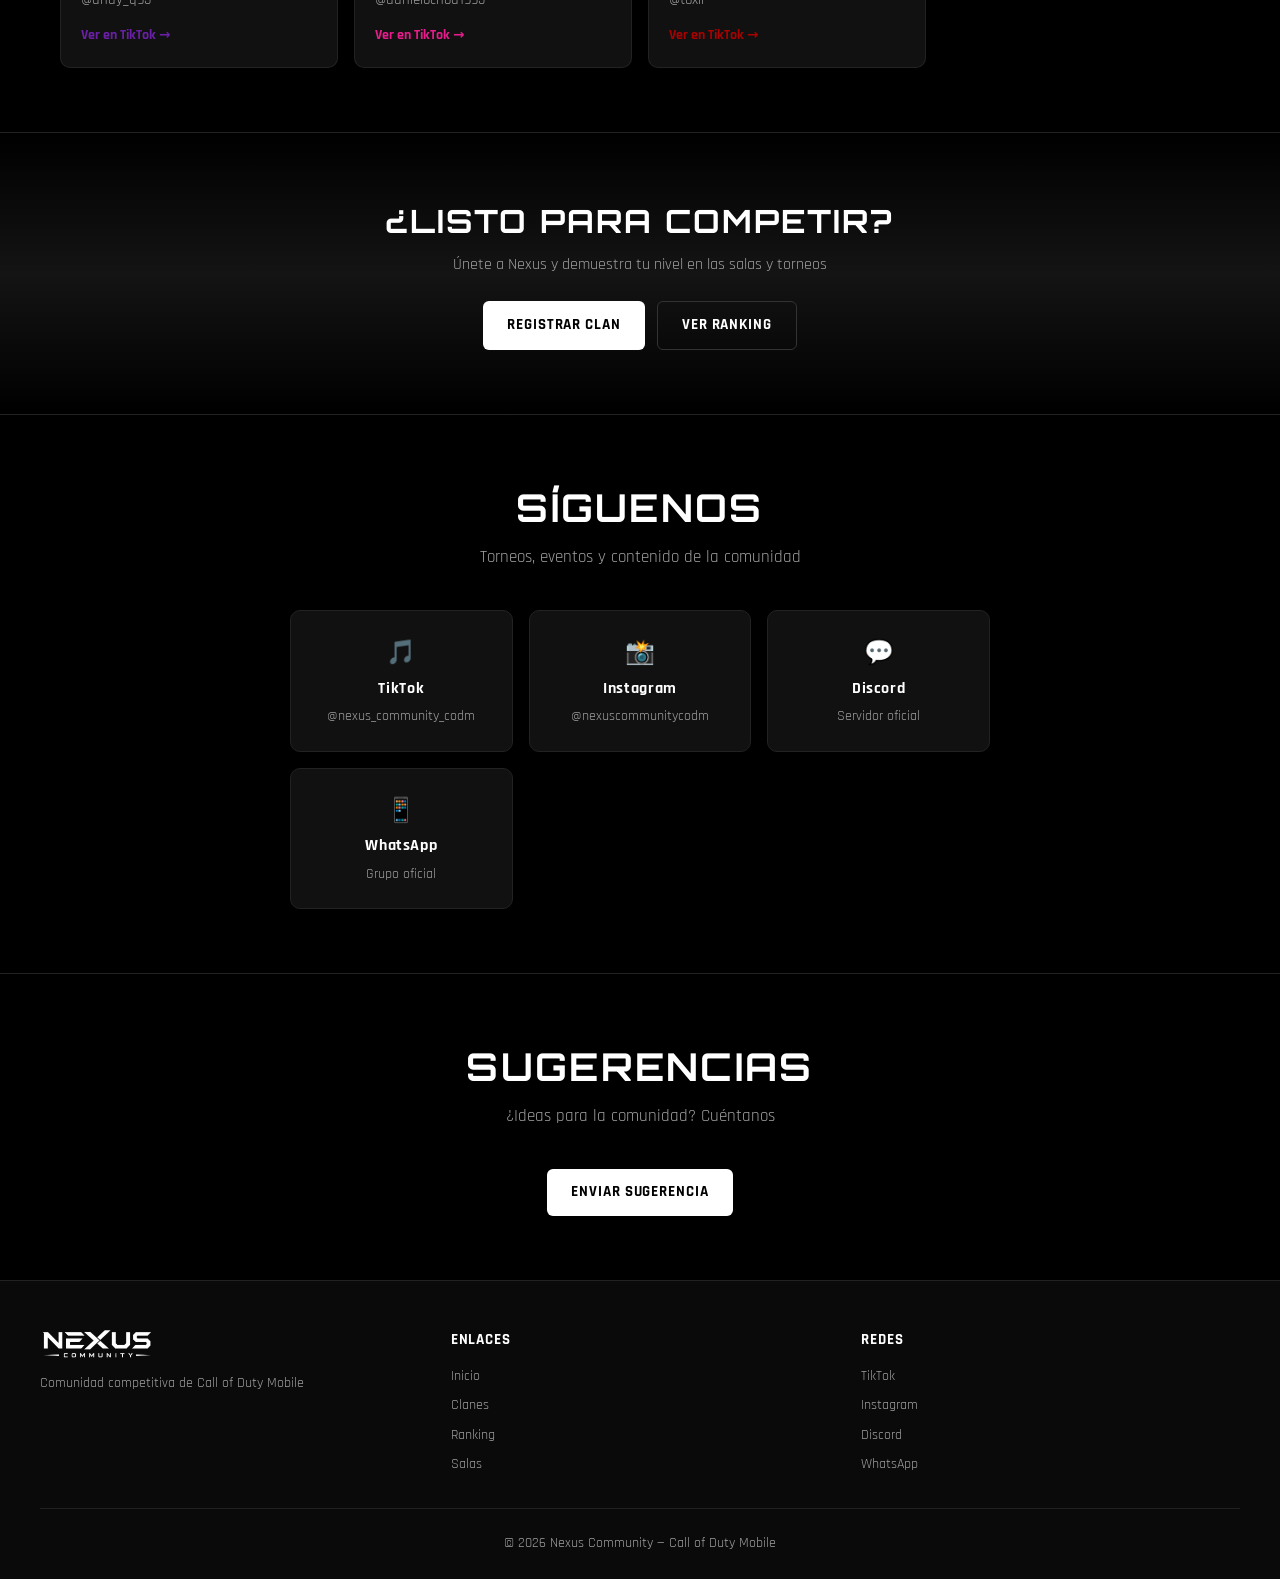
==== commit 966955d9: "Add files via upload" ====
--- a/index.html
+++ b/index.html
@@ -169,7 +169,6 @@
         <section class="section">
             <div class="container">
                 <h2 class="section-title">Streamers</h2>
-                <p class="section-subtitle">Sigue a los hosts de las salas en TikTok</p>
                 <div class="streamers-grid" id="streamersHome">
                     <!-- se llena desde index.js -->
                 </div>
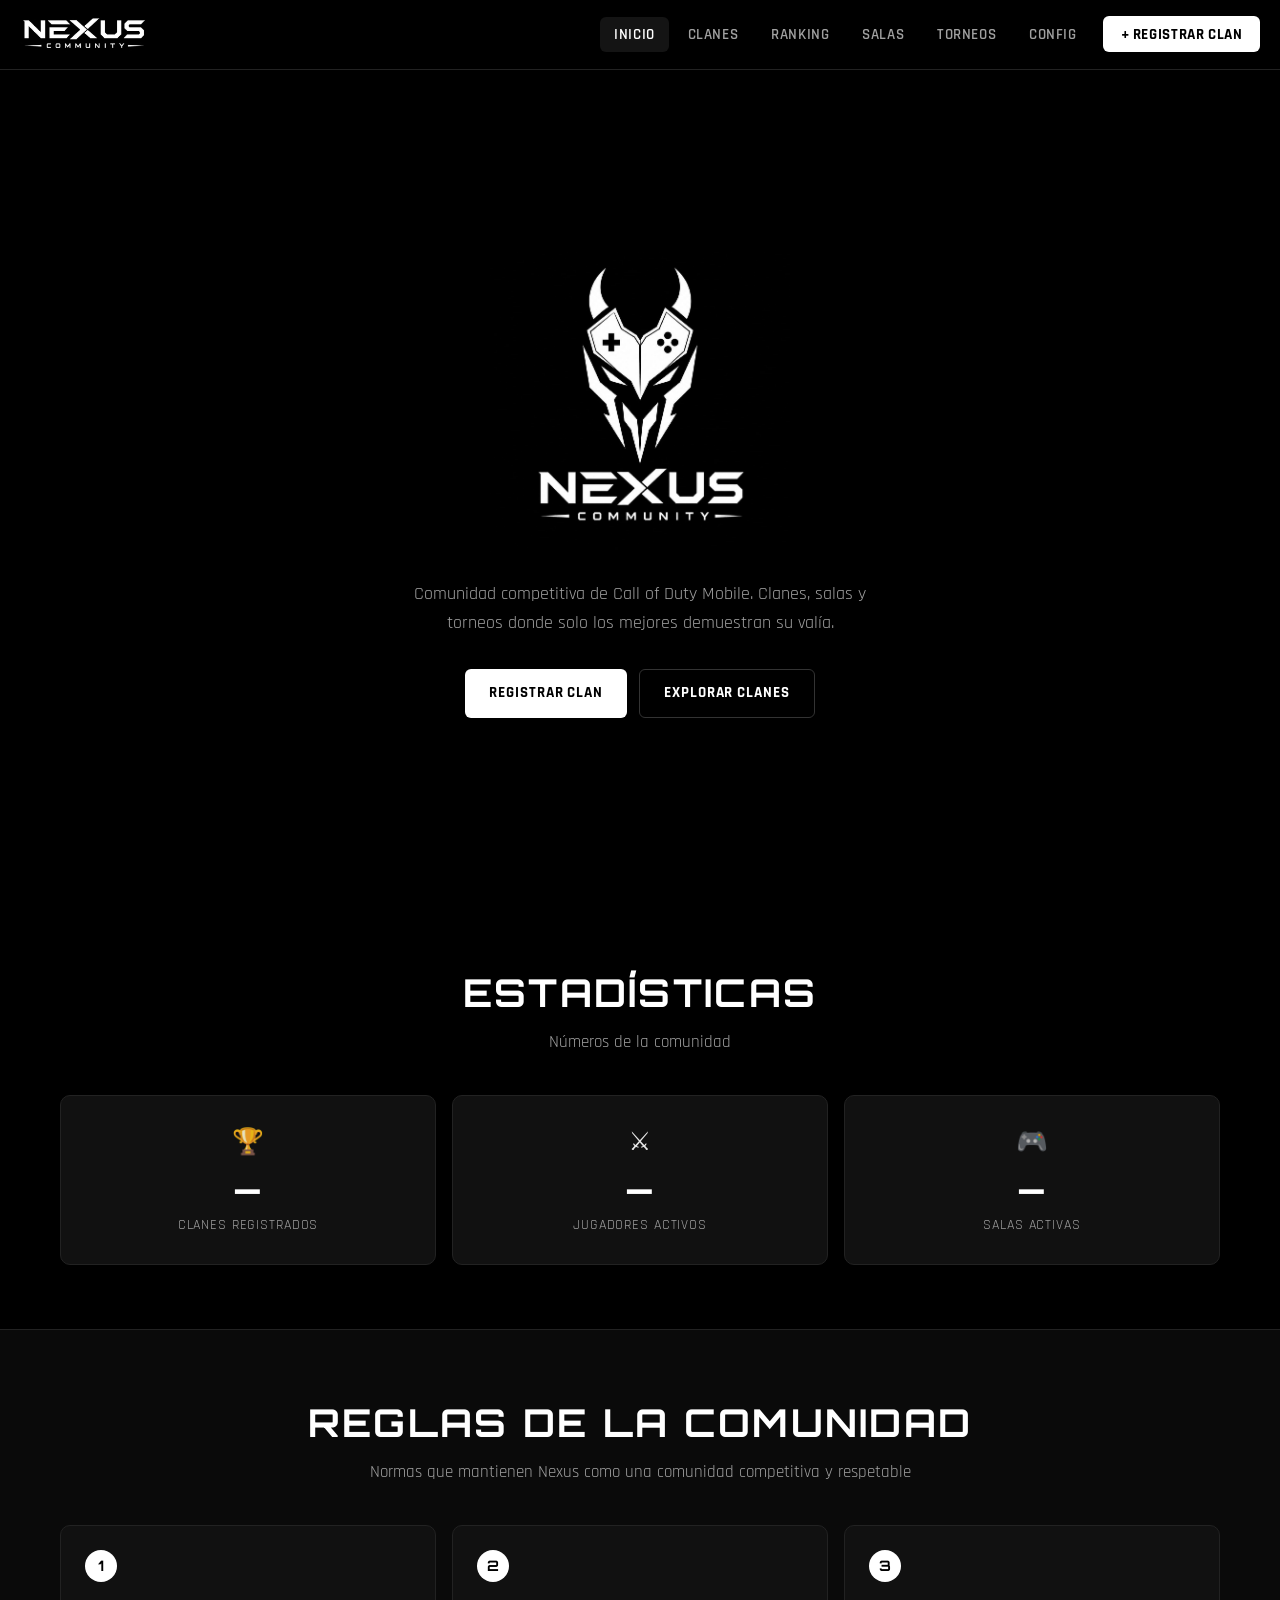
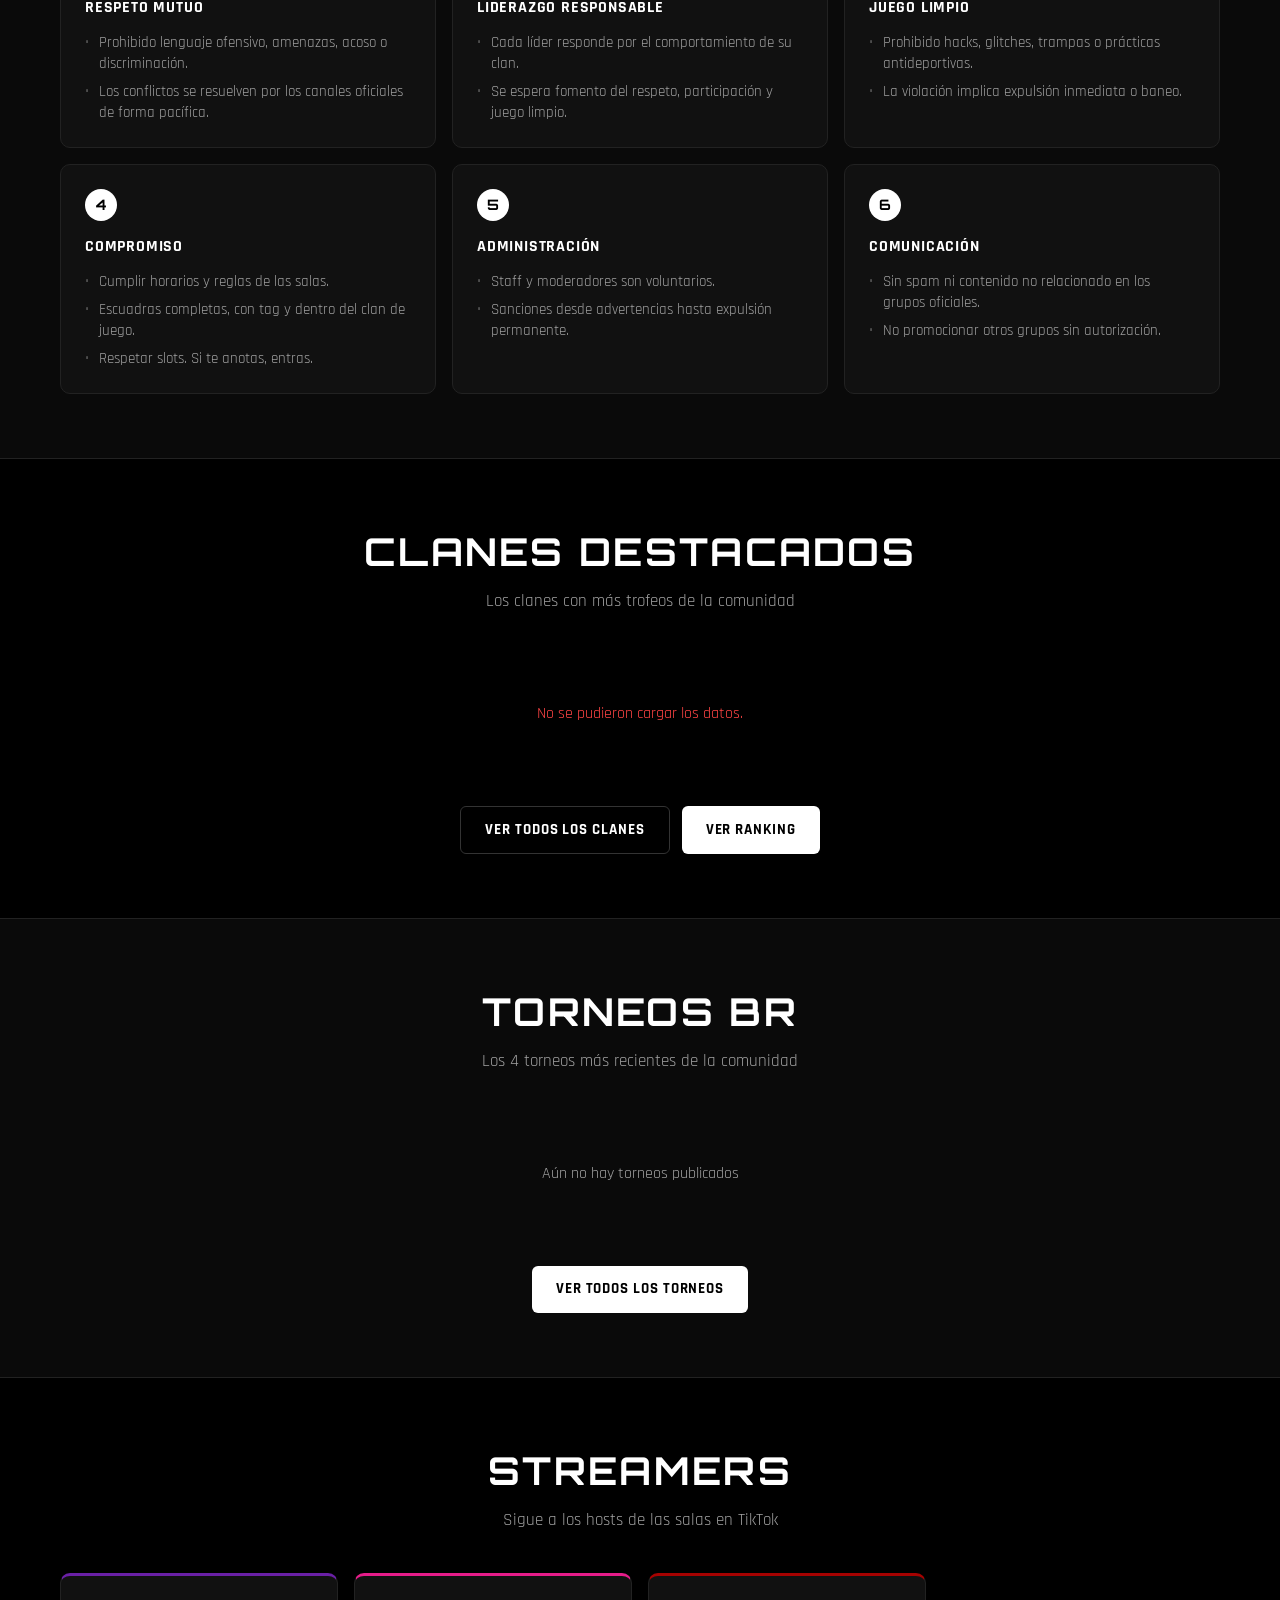
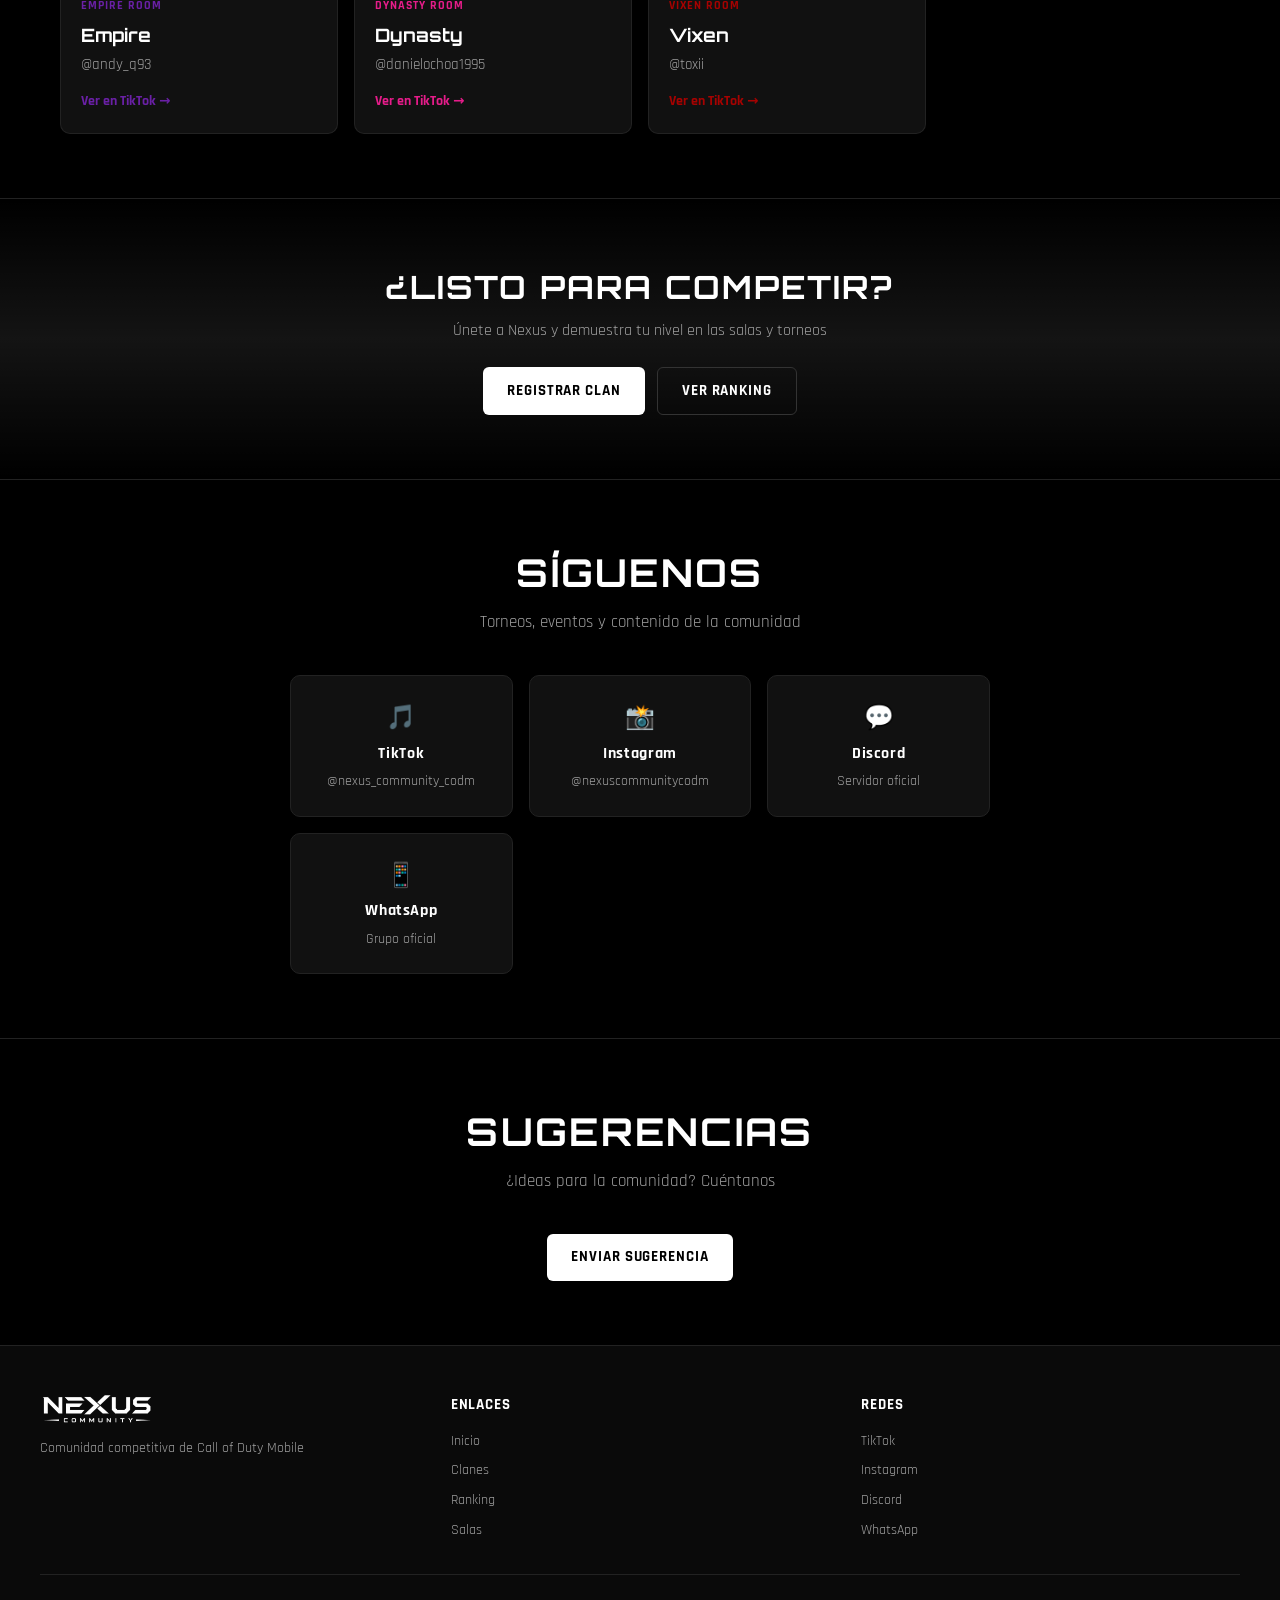
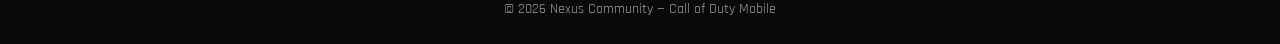
==== commit 51ca00fd: "Add files via upload" ====
--- a/index.html
+++ b/index.html
@@ -169,6 +169,7 @@
         <section class="section">
             <div class="container">
                 <h2 class="section-title">Streamers</h2>
+                <p class="section-subtitle">Sigue a los hosts de las salas en TikTok</p>
                 <div class="streamers-grid" id="streamersHome">
                     <!-- se llena desde index.js -->
                 </div>
--- a/css/styles.css
+++ b/css/styles.css
@@ -1988,3 +1988,251 @@
     font-weight: 700;
     color: var(--room-color, var(--text));
 }
+
+
+/* =====================================================
+   BANEOS
+   ===================================================== */
+.baneos-list {
+    display: flex;
+    flex-direction: column;
+    gap: 1rem;
+    max-width: 720px;
+    margin: 0 auto;
+}
+.ban-card {
+    background: var(--bg-card);
+    border: 1px solid var(--border);
+    border-left: 3px solid var(--danger);
+    border-radius: var(--radius);
+    padding: 1.15rem 1.25rem;
+}
+.ban-head {
+    display: flex;
+    align-items: center;
+    gap: 0.75rem;
+    margin-bottom: 0.85rem;
+}
+.ban-badge {
+    font-size: 0.7rem;
+    font-weight: 700;
+    letter-spacing: 0.08em;
+    text-transform: uppercase;
+    padding: 0.25rem 0.6rem;
+    border-radius: 999px;
+    background: rgba(255, 68, 68, 0.12);
+    border: 1px solid rgba(255, 68, 68, 0.35);
+    color: var(--danger);
+}
+.ban-title {
+    font-family: var(--font-ui);
+    font-size: 1.15rem;
+    font-weight: 700;
+    margin: 0;
+}
+.ban-body {
+    display: flex;
+    flex-direction: column;
+    gap: 0.45rem;
+}
+.ban-row {
+    display: grid;
+    grid-template-columns: 110px 1fr;
+    gap: 0.5rem;
+    font-size: 0.95rem;
+}
+@media (max-width: 480px) {
+    .ban-row { grid-template-columns: 1fr; gap: 0.15rem; }
+}
+.ban-label {
+    color: var(--text-dim);
+    font-size: 0.8rem;
+    text-transform: uppercase;
+    letter-spacing: 0.04em;
+    font-weight: 600;
+}
+.ban-value {
+    color: var(--text);
+    word-break: break-word;
+}
+.ban-uid {
+    font-family: ui-monospace, monospace;
+    font-size: 0.88rem;
+}
+.ban-value a {
+    color: var(--danger);
+    text-decoration: underline;
+}
+
+.ban-value-row {
+    display: flex;
+    flex-wrap: wrap;
+    align-items: center;
+    gap: 0.5rem;
+}
+.ban-copy {
+    font-size: 0.72rem;
+    font-weight: 700;
+    letter-spacing: 0.04em;
+    text-transform: uppercase;
+    padding: 0.25rem 0.55rem;
+    border-radius: 6px;
+    border: 1px solid var(--border-light);
+    background: var(--bg);
+    color: var(--text-muted);
+    cursor: pointer;
+    transition: border-color 0.15s, color 0.15s, background 0.15s;
+}
+.ban-copy:hover {
+    border-color: var(--text-muted);
+    color: var(--text);
+}
+.ban-copy.copied {
+    border-color: var(--success);
+    color: var(--success);
+}
+
+.tbr-videos-btn {
+    display: inline-flex;
+    align-items: center;
+    gap: 0.35rem;
+    padding: 0.45rem 0.9rem;
+    border-radius: 999px;
+    border: 1px solid var(--border-light);
+    font-size: 0.85rem;
+    font-weight: 700;
+    color: var(--text);
+    background: var(--accent-soft);
+    width: fit-content;
+    transition: border-color 0.15s, background 0.15s;
+}
+.tbr-videos-btn:hover {
+    border-color: var(--text-muted);
+    background: var(--bg);
+}
+.videos-grid {
+    display: grid;
+    grid-template-columns: repeat(auto-fill, minmax(300px, 1fr));
+    gap: 1.25rem;
+}
+.video-card {
+    background: var(--bg-card);
+    border: 1px solid var(--border);
+    border-radius: var(--radius);
+    overflow: hidden;
+}
+.video-frame {
+    position: relative;
+    width: 100%;
+    padding-top: 56.25%;
+    background: #000;
+}
+.video-frame iframe {
+    position: absolute;
+    inset: 0;
+    width: 100%;
+    height: 100%;
+    border: 0;
+}
+.video-meta {
+    display: flex;
+    justify-content: space-between;
+    align-items: center;
+    padding: 0.75rem 1rem;
+    font-size: 0.9rem;
+    color: var(--text-muted);
+}
+.video-meta a { color: var(--text); font-weight: 600; }
+
+
+/* =====================================================
+   VIDEOS ESTILO TIKTOK (inline, sin ir a Drive)
+   ===================================================== */
+body.tiktok-page {
+    overflow: hidden;
+    height: 100vh;
+    height: 100dvh;
+    background: #000;
+    padding: 0;
+}
+.tiktok-top {
+    position: fixed;
+    top: 0;
+    left: 0;
+    right: 0;
+    z-index: 50;
+    display: flex;
+    align-items: center;
+    justify-content: space-between;
+    padding: 0.75rem 1rem;
+    background: linear-gradient(to bottom, rgba(0,0,0,0.85), transparent);
+    color: #fff;
+    font-size: 0.9rem;
+    font-weight: 600;
+    pointer-events: none;
+}
+.tiktok-top a {
+    pointer-events: auto;
+    color: #fff;
+    padding: 0.4rem 0.75rem;
+    border-radius: 999px;
+    background: rgba(255,255,255,0.12);
+    border: 1px solid rgba(255,255,255,0.2);
+}
+.tiktok-feed {
+    height: 100vh;
+    height: 100dvh;
+    overflow-y: scroll;
+    scroll-snap-type: y mandatory;
+    -webkit-overflow-scrolling: touch;
+    background: #000;
+}
+.tiktok-slide {
+    position: relative;
+    height: 100vh;
+    height: 100dvh;
+    scroll-snap-align: start;
+    scroll-snap-stop: always;
+    background: #000;
+    display: flex;
+    align-items: center;
+    justify-content: center;
+}
+.tiktok-player {
+    position: absolute;
+    inset: 0;
+    width: 100%;
+    height: 100%;
+}
+.tiktok-player iframe {
+    width: 100%;
+    height: 100%;
+    border: 0;
+    background: #000;
+}
+/* Ocultar chrome feo de Drive en lo posible */
+.tiktok-ui {
+    position: absolute;
+    left: 0;
+    right: 0;
+    bottom: 0;
+    z-index: 5;
+    padding: 1.25rem 1rem 1.75rem;
+    background: linear-gradient(to top, rgba(0,0,0,0.75), transparent);
+    pointer-events: none;
+}
+.tiktok-info {
+    display: flex;
+    flex-direction: column;
+    gap: 0.25rem;
+    color: #fff;
+}
+.tiktok-num {
+    font-family: var(--font-display), sans-serif;
+    font-size: 1rem;
+    letter-spacing: 0.06em;
+}
+.tiktok-hint {
+    font-size: 0.8rem;
+    color: rgba(255,255,255,0.65);
+}
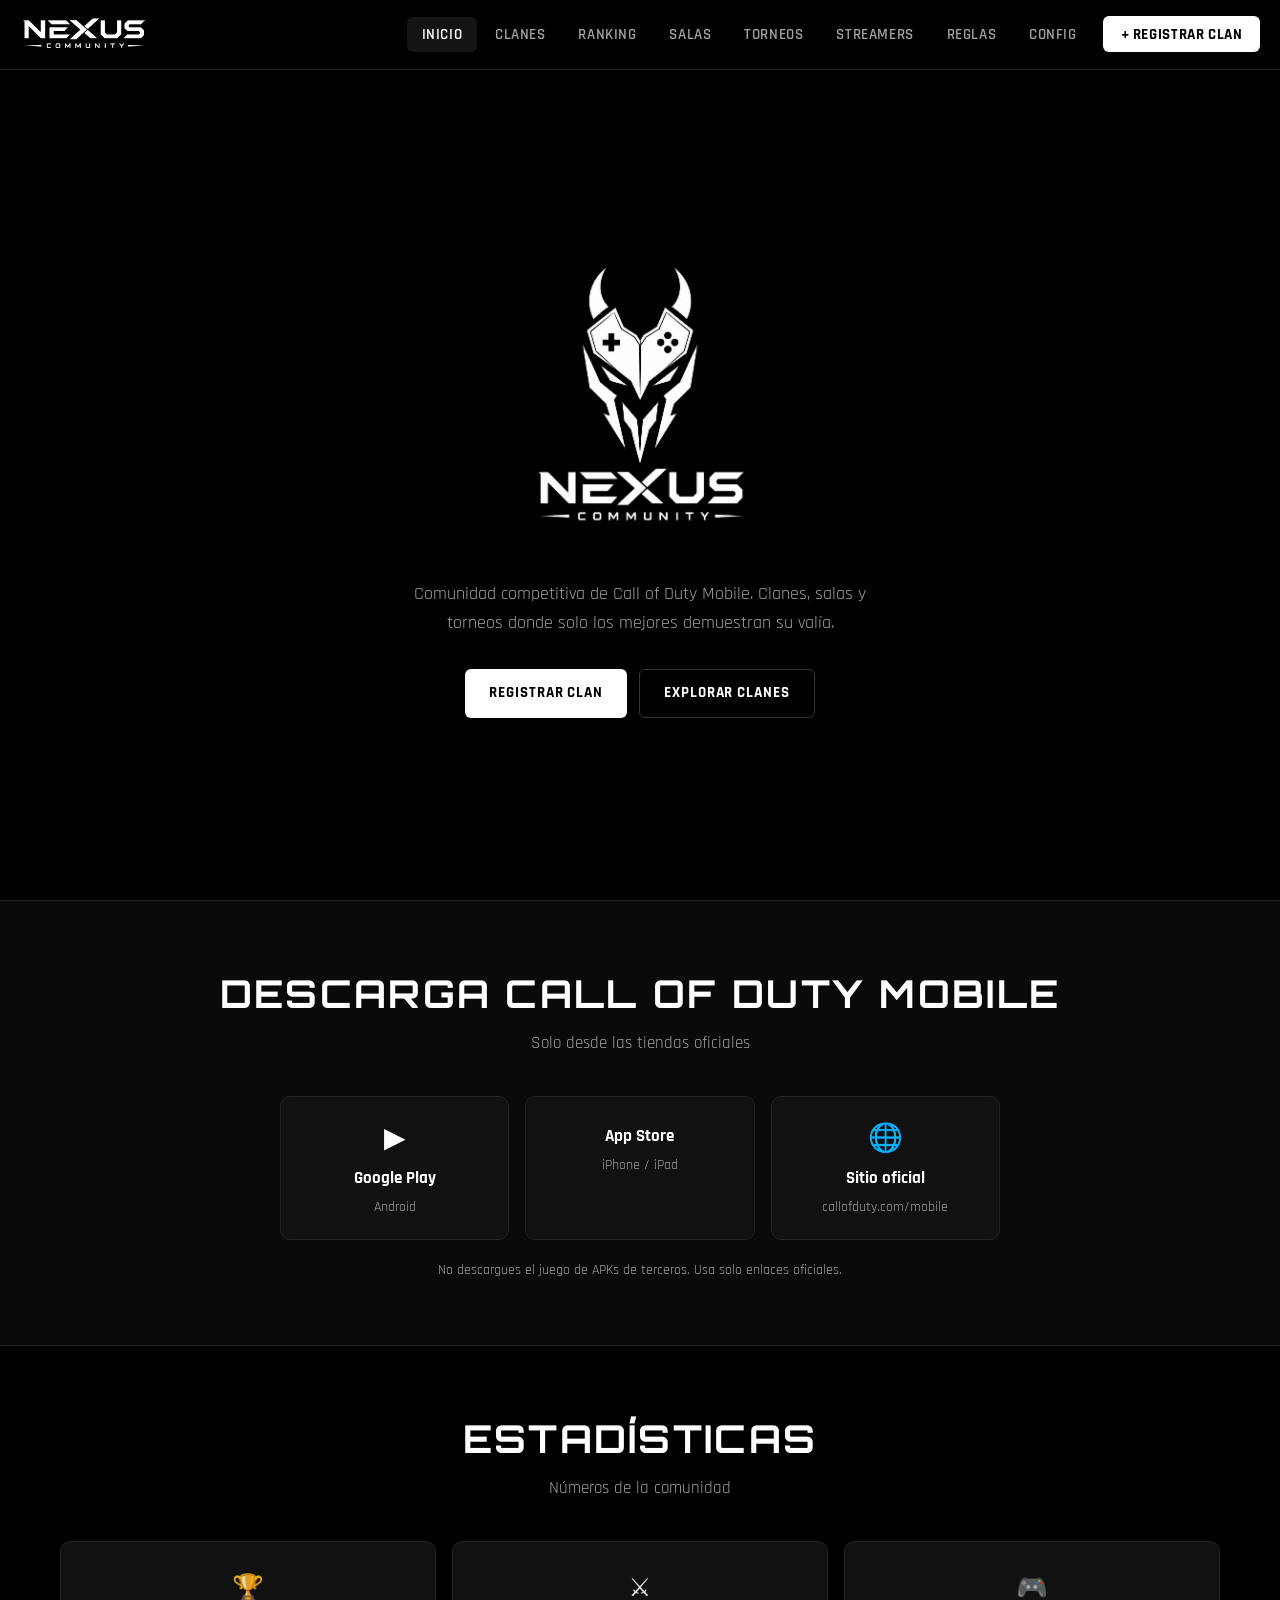
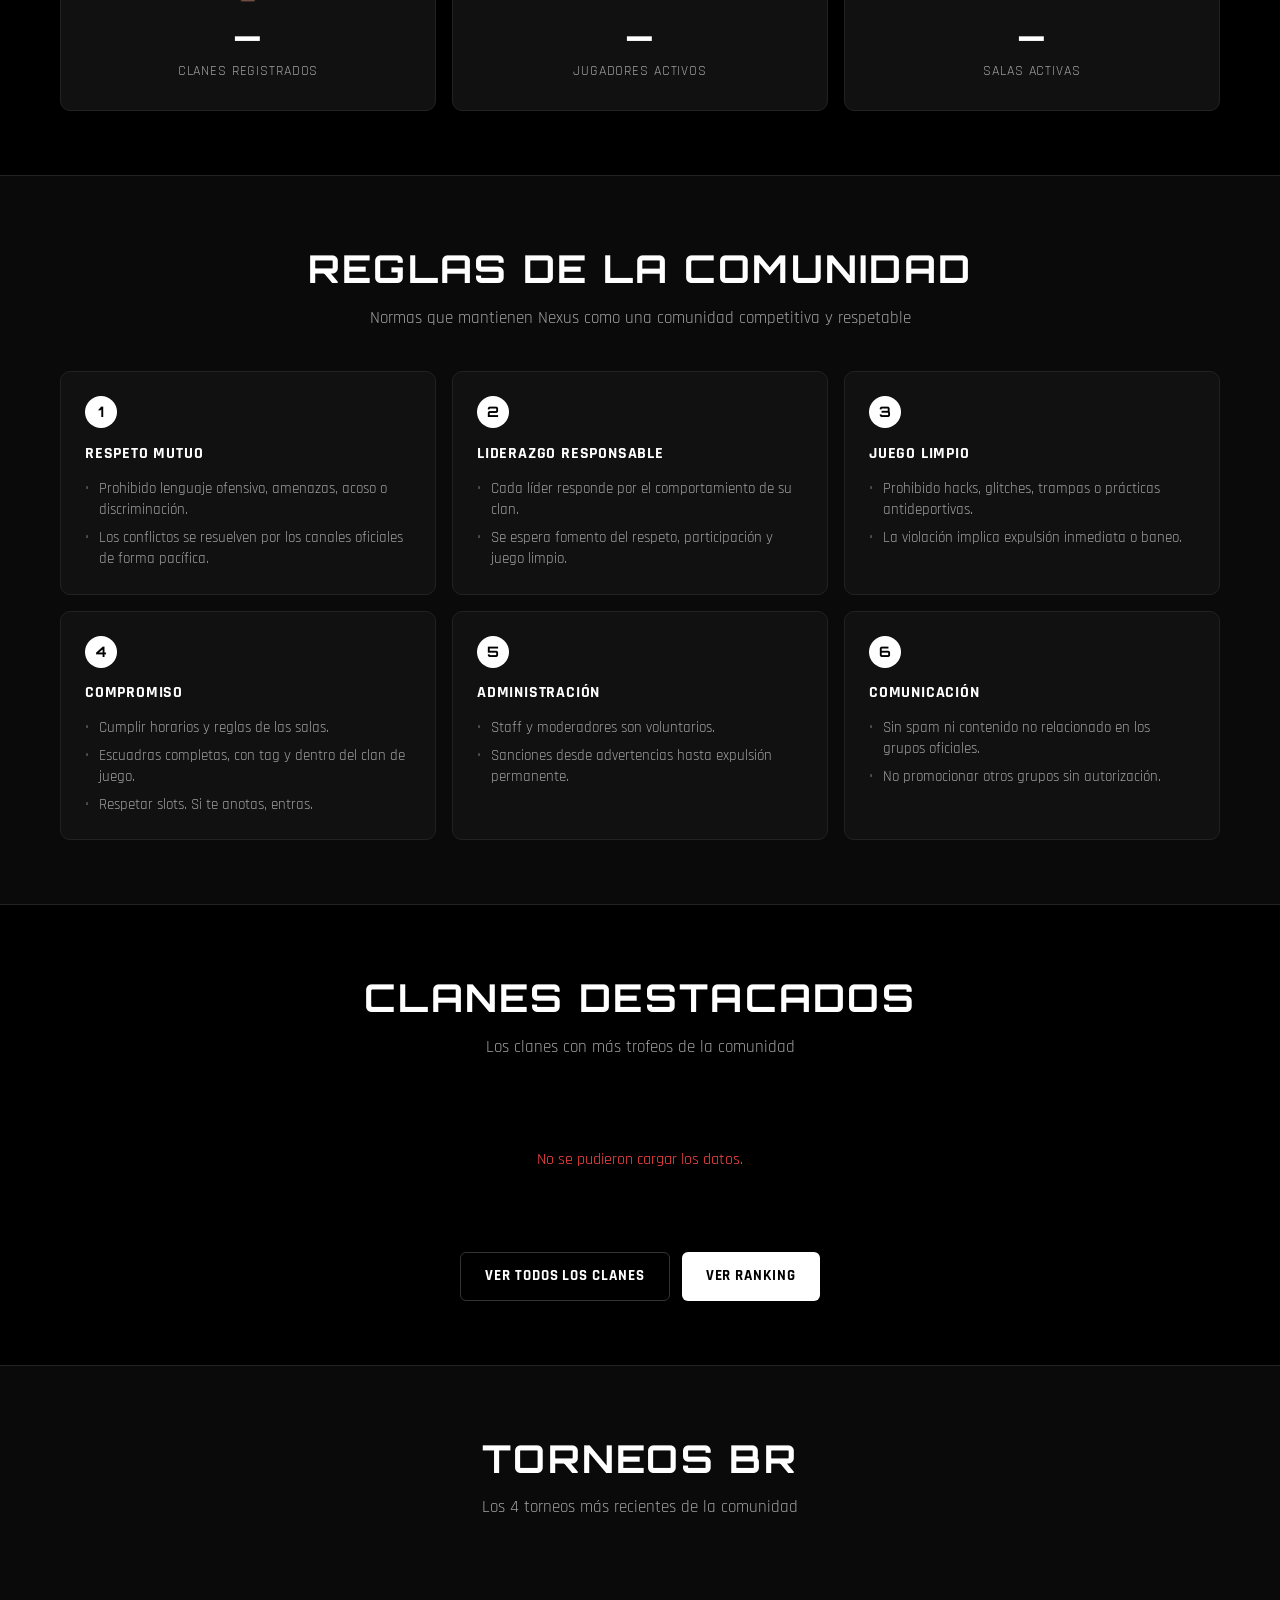
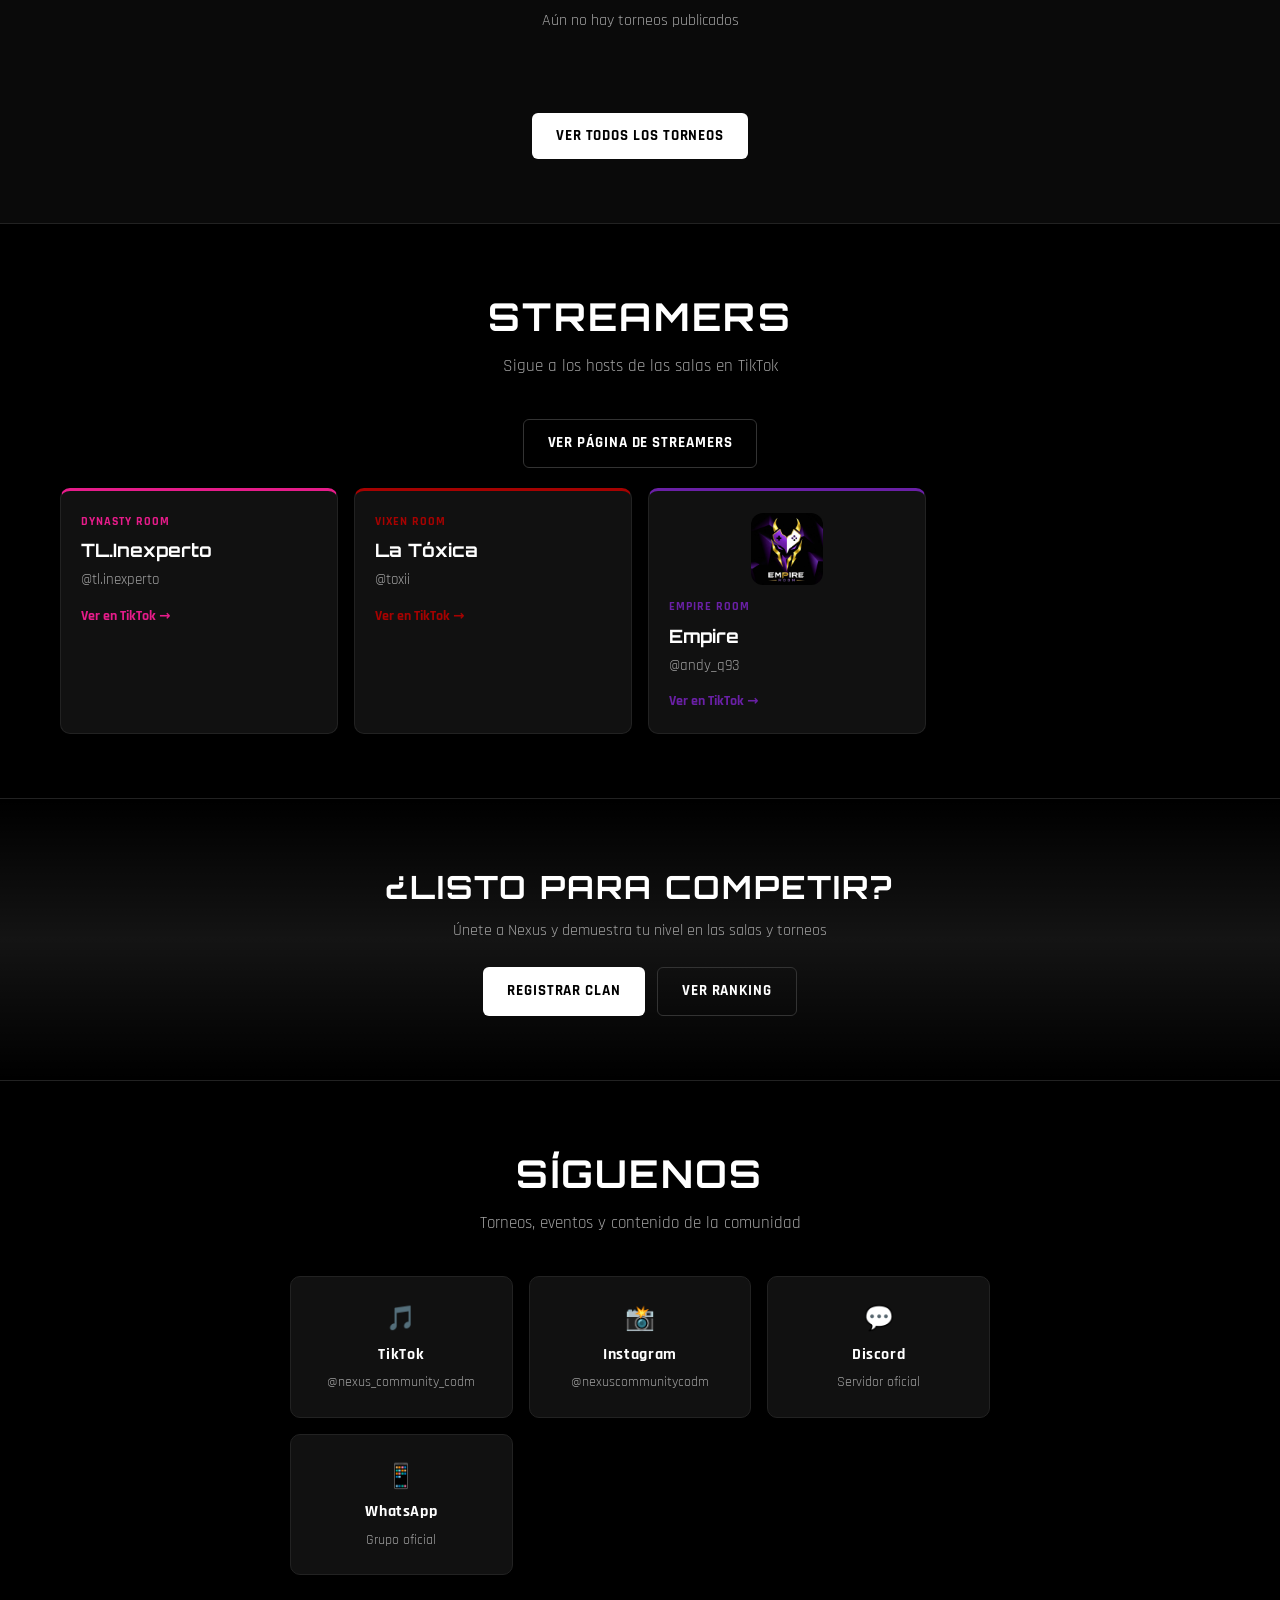
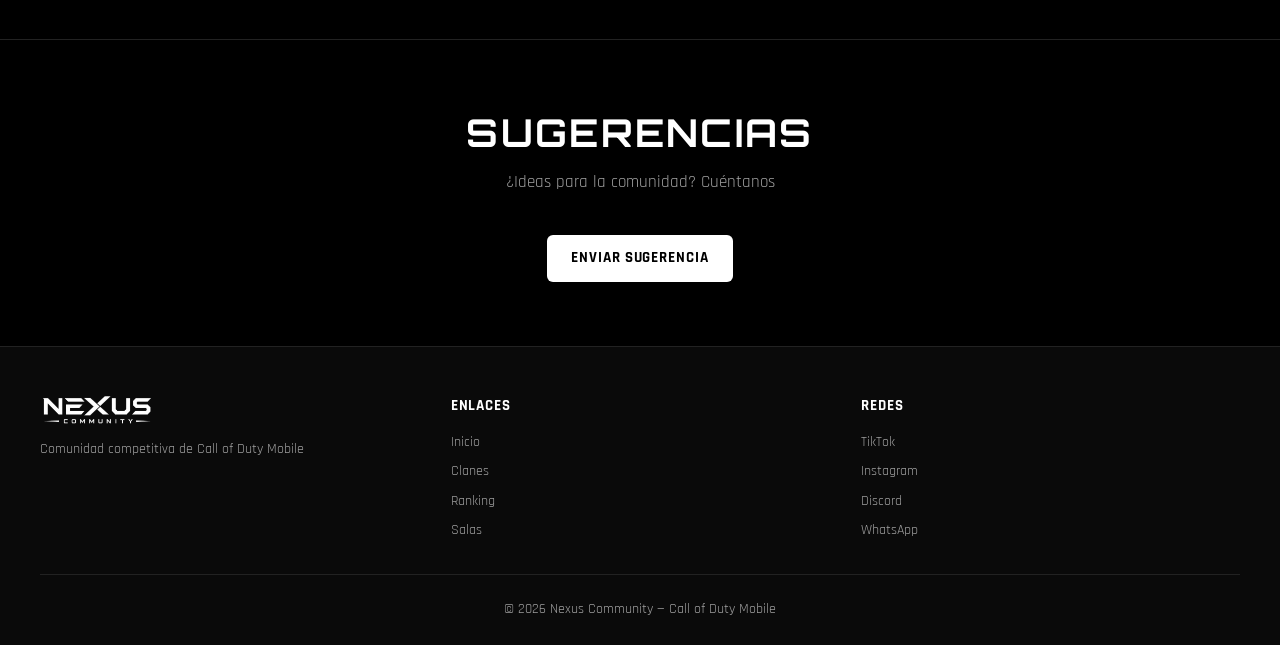
==== commit 07f788bc: "Add files via upload" ====
--- a/index.html
+++ b/index.html
@@ -51,6 +51,35 @@
             </div>
         </section>
 
+
+        <!-- DESCARGAR JUEGO -->
+        <section class="section" style="border-top:1px solid var(--border);border-bottom:1px solid var(--border);background:var(--bg-elevated)">
+            <div class="container">
+                <h2 class="section-title">Descarga Call of Duty Mobile</h2>
+                <p class="section-subtitle">Solo desde las tiendas oficiales</p>
+                <div class="download-grid">
+                    <a class="download-card" href="https://play.google.com/store/apps/details?id=com.activision.callofduty.shooter" target="_blank" rel="noopener">
+                        <div class="download-icon">▶</div>
+                        <div class="download-name">Google Play</div>
+                        <div class="download-meta">Android</div>
+                    </a>
+                    <a class="download-card" href="https://apps.apple.com/app/call-of-duty-mobile/id1287282214" target="_blank" rel="noopener">
+                        <div class="download-icon"></div>
+                        <div class="download-name">App Store</div>
+                        <div class="download-meta">iPhone / iPad</div>
+                    </a>
+                    <a class="download-card" href="https://www.callofduty.com/mobile" target="_blank" rel="noopener">
+                        <div class="download-icon">🌐</div>
+                        <div class="download-name">Sitio oficial</div>
+                        <div class="download-meta">callofduty.com/mobile</div>
+                    </a>
+                </div>
+                <p class="section-subtitle" style="margin-top:1.25rem;margin-bottom:0;font-size:0.9rem">
+                    No descargues el juego de APKs de terceros. Usa solo enlaces oficiales.
+                </p>
+            </div>
+        </section>
+
         <!-- STATS -->
         <section class="section">
             <div class="container">
@@ -154,6 +183,7 @@
         <!-- TORNEOS RECIENTES -->
         <section class="section" style="background: var(--bg-elevated); border-top: 1px solid var(--border); border-bottom: 1px solid var(--border);">
             <div class="container">
+                <img src="img/brand/torneos.png" alt="Torneos" style="width:min(200px,50vw);margin:0 auto 0.75rem;display:block;border-radius:10px" onerror="this.style.display='none'">
                 <h2 class="section-title">Torneos BR</h2>
                 <p class="section-subtitle">Los 4 torneos más recientes de la comunidad</p>
                 <div class="tbr-grid tbr-grid-home" id="torneosHome">
@@ -168,8 +198,10 @@
         <!-- STREAMERS -->
         <section class="section">
             <div class="container">
+                <img src="img/brand/streamers.png" alt="Streamers" style="width:min(200px,50vw);margin:0 auto 0.75rem;display:block;border-radius:10px" onerror="this.style.display='none'">
                 <h2 class="section-title">Streamers</h2>
                 <p class="section-subtitle">Sigue a los hosts de las salas en TikTok</p>
+                <div class="actions-row" style="margin-bottom:1.25rem"><a href="streamers.html" class="btn btn-secondary">Ver página de streamers</a></div>
                 <div class="streamers-grid" id="streamersHome">
                     <!-- se llena desde index.js -->
                 </div>
--- a/css/styles.css
+++ b/css/styles.css
@@ -2236,3 +2236,100 @@
     font-size: 0.8rem;
     color: rgba(255,255,255,0.65);
 }
+
+.sala-rank-block {
+    margin-bottom: 2rem;
+}
+.sala-rank-heading {
+    font-family: var(--font-display);
+    font-size: 1rem;
+    letter-spacing: 0.08em;
+    text-transform: uppercase;
+    margin-bottom: 0.85rem;
+    color: var(--sala-accent, var(--text));
+    border-left: 3px solid var(--sala-accent, var(--text));
+    padding-left: 0.65rem;
+}
+
+.sala-rank-controls {
+    margin-bottom: 1.25rem;
+}
+.sala-rank-controls .filtro-btn.active {
+    background: var(--sala-accent, var(--text));
+    border-color: var(--sala-accent, var(--text));
+    color: #fff;
+}
+
+/* Descargar juego */
+.download-grid {
+    display: grid;
+    grid-template-columns: repeat(auto-fit, minmax(180px, 1fr));
+    gap: 1rem;
+    max-width: 720px;
+    margin: 0 auto;
+}
+.download-card {
+    display: flex;
+    flex-direction: column;
+    align-items: center;
+    gap: 0.35rem;
+    padding: 1.35rem 1rem;
+    background: var(--bg-card);
+    border: 1px solid var(--border);
+    border-radius: var(--radius);
+    text-align: center;
+    transition: border-color 0.15s, transform 0.15s;
+}
+.download-card:hover {
+    border-color: var(--border-light);
+    transform: translateY(-2px);
+}
+.download-icon { font-size: 1.75rem; }
+.download-name { font-weight: 700; font-size: 1.05rem; }
+.download-meta { font-size: 0.85rem; color: var(--text-muted); }
+
+/* Página streamers */
+.streamers-hero-logo {
+    width: min(280px, 70vw);
+    margin: 0 auto 1rem;
+    display: block;
+    border-radius: 12px;
+}
+.streamers-page-grid {
+    display: grid;
+    grid-template-columns: repeat(auto-fill, minmax(240px, 1fr));
+    gap: 1.25rem;
+}
+.streamer-page-card {
+    display: flex;
+    flex-direction: column;
+    background: var(--bg-card);
+    border: 1px solid var(--border);
+    border-top: 3px solid var(--room-color, var(--text));
+    border-radius: var(--radius);
+    overflow: hidden;
+    transition: transform 0.15s, border-color 0.15s;
+}
+.streamer-page-card:hover {
+    transform: translateY(-3px);
+    border-color: var(--room-color, var(--border-light));
+}
+.streamer-page-img {
+    width: 100%;
+    aspect-ratio: 1;
+    object-fit: cover;
+    background: #000;
+}
+.streamer-page-info {
+    padding: 1rem 1.1rem 1.2rem;
+    display: flex;
+    flex-direction: column;
+    gap: 0.25rem;
+}
+.streamer-page-name {
+    font-family: var(--font-display);
+    font-weight: 700;
+    font-size: 1.15rem;
+}
+.streamer-page-handle { color: var(--text-muted); }
+.streamer-page-desc { font-size: 0.85rem; color: var(--text-dim); }
